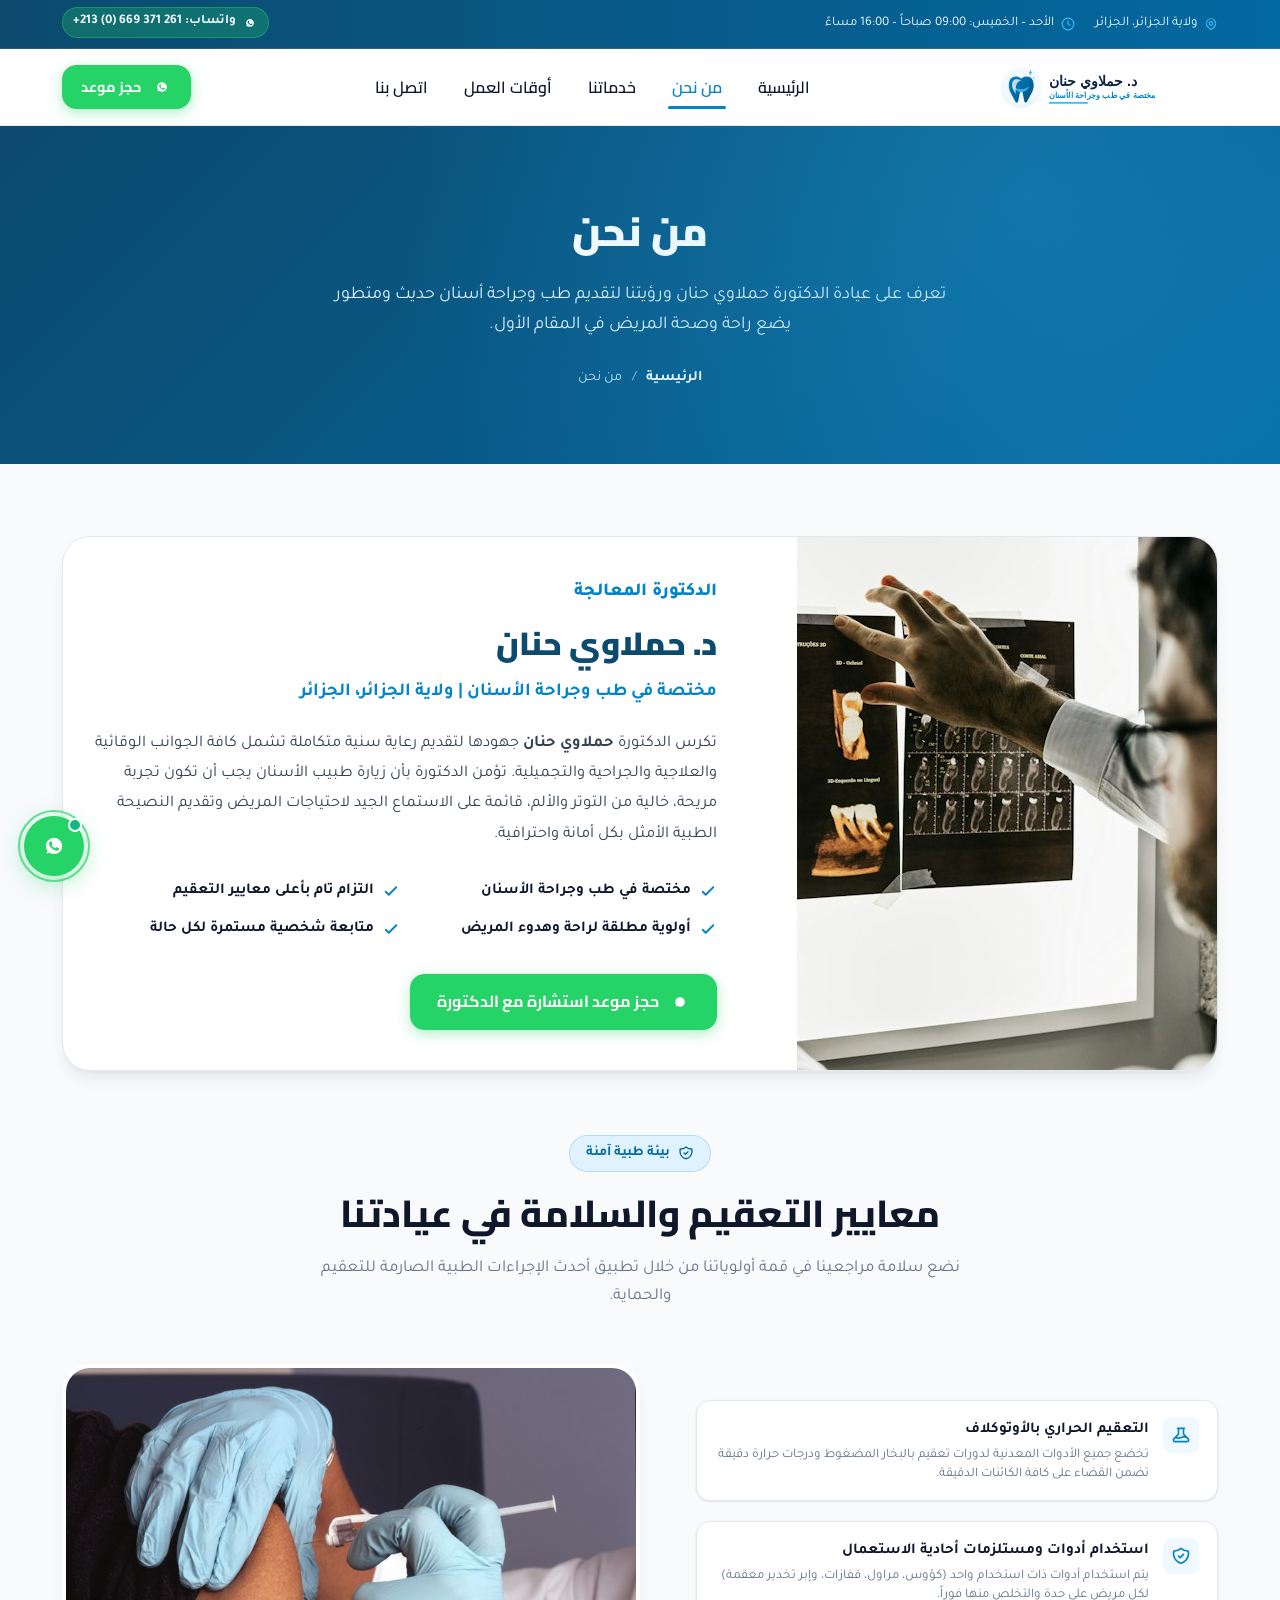
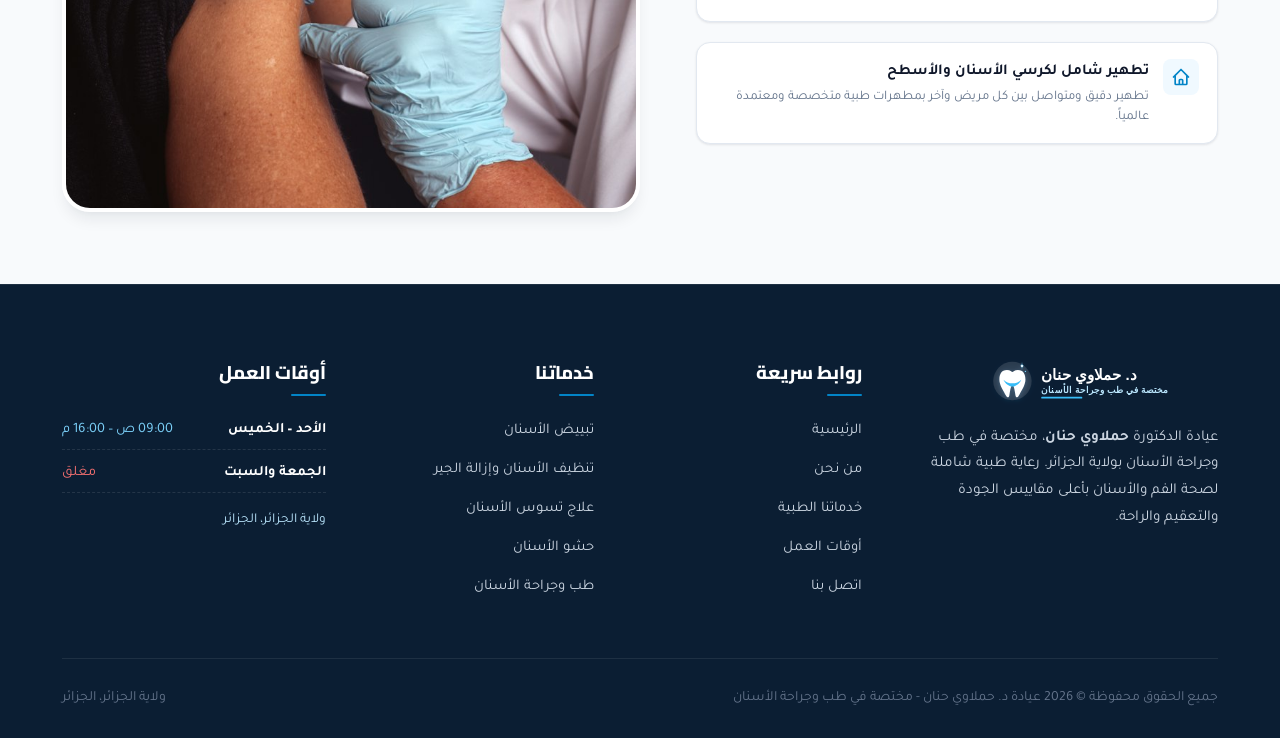
==== about.html @ 00821400 "Add files via upload" ====
<!DOCTYPE html>
<html lang="ar" dir="rtl">
<head>
  <meta charset="UTF-8">
  <meta name="viewport" content="width=device-width, initial-scale=1.0">
  <meta name="description" content="تعرف على الدكتورة حملاوي حنان - مختصة في طب وجراحة الأسنان بولاية الجزائر. رعاية طبية متخصصة ومريحة لصحة الفم والأسنان بأعلى مقاييس الجودة والتعقيم.">
  <title>من نحن | د. حملاوي حنان - مختصة في طب وجراحة الأسنان</title>
  <link rel="icon" type="image/svg+xml" href="assets/images/favicon.svg">
  <link rel="stylesheet" href="assets/css/style.css">
</head>
<body>

  <!-- Topbar -->
  <aside class="topbar" aria-label="شريط معلومات العيادة">
    <div class="container">
      <div class="topbar-info">
        <span class="topbar-item">
          <svg viewBox="0 0 24 24" fill="none" stroke="currentColor" stroke-width="2"><path stroke-linecap="round" stroke-linejoin="round" d="M17.657 16.657L13.414 20.9a1.998 1.998 0 01-2.827 0l-4.244-4.243a8 8 0 1111.314 0z"/><path stroke-linecap="round" stroke-linejoin="round" d="M15 11a3 3 0 11-6 0 3 3 0 016 0z"/></svg>
          ولاية الجزائر، الجزائر
        </span>
        <span class="topbar-item">
          <svg viewBox="0 0 24 24" fill="none" stroke="currentColor" stroke-width="2"><circle cx="12" cy="12" r="10"/><polyline points="12 6 12 12 16 14"/></svg>
          الأحد – الخميس: 09:00 صباحاً – 16:00 مساءً
        </span>
      </div>
      <div>
        <a href="https://wa.me/213669371261?text=%D8%A7%D9%84%D8%B3%D9%84%D8%A7%D9%85%20%D8%B9%D9%84%D9%8A%D9%83%D9%85%20%D8%AF%D9%83%D8%AA%D9%88%D8%B1%D8%A9%20%D8%AD%D9%85%D9%84%D8%A7%D9%88%D9%8A%20%D8%AD%D9%86%D8%A7%D9%86%D8%8C%20%D8%A3%D9%88%D8%AF%20%D8%AD%D8%AC%D8%B2%20%D9%85%D9%88%D8%B9%D8%AF%20%D9%81%D9%8A%20%D8%A7%D9%84%D8%B9%D9%8A%D8%A7%D8%AF%D8%A9%D8%8C%20%D9%85%D9%86%20%D9%81%D8%B6%D9%84%D9%83%D9%85." target="_blank" rel="noopener noreferrer" class="topbar-whatsapp-link">
          <svg viewBox="0 0 24 24" width="16" height="16" fill="currentColor"><path d="M12.031 6.172c-3.181 0-5.767 2.586-5.768 5.766-.001 1.298.38 2.27 1.019 3.287l-.582 2.128 2.182-.573c.978.58 1.911.928 3.145.929 3.178 0 5.767-2.587 5.768-5.766.001-3.187-2.575-5.77-5.764-5.771zm3.392 8.244c-.144.405-.837.774-1.17.824-.299.045-.677.063-1.092-.069-.252-.08-.575-.187-.988-.365-1.739-.751-2.874-2.502-2.961-2.617-.087-.116-.708-.94-.708-1.793s.448-1.273.607-1.446c.159-.173.346-.217.462-.217l.332.006c.106.005.249-.04.39.298.144.347.491 1.2.534 1.287.043.087.072.188.014.304-.058.116-.087.188-.173.289l-.26.304c-.087.086-.177.18-.076.354.101.174.449.741.964 1.201.662.591 1.221.774 1.394.86.173.086.275.071.376-.044.101-.116.433-.506.549-.68.116-.173.231-.145.39-.086s1.011.477 1.184.564.289.13.332.202c.043.073.043.419-.101.824z"/></svg>
          <span>واتساب: 261 371 669 (0) 213+</span>
        </a>
      </div>
    </div>
  </aside>

  <!-- Header -->
  <header class="site-header">
    <div class="container">
      <nav class="navbar" aria-label="التنقل الرئيسي">
        <a href="index.html" class="nav-brand">
          <img src="assets/images/logo.svg" alt="شعار د. حملاوي حنان" class="nav-logo-img">
        </a>
        <div class="nav-menu">
          <a href="index.html" class="nav-link">الرئيسية</a>
          <a href="about.html" class="nav-link active">من نحن</a>
          <a href="services.html" class="nav-link">خدماتنا</a>
          <a href="schedule.html" class="nav-link">أوقات العمل</a>
          <a href="contact.html" class="nav-link">اتصل بنا</a>
        </div>
        <div class="nav-actions">
          <a href="https://wa.me/213669371261?text=%D8%A7%D9%84%D8%B3%D9%84%D8%A7%D9%85%20%D8%B9%D9%84%D9%8A%D9%83%D9%85%20%D8%AF%D9%83%D8%AA%D9%88%D8%B1%D8%A9%20%D8%AD%D9%85%D9%84%D8%A7%D9%88%D9%8A%20%D8%AD%D9%86%D8%A7%D9%86%D8%8C%20%D8%A3%D9%88%D8%AF%20%D8%AD%D8%AC%D8%B2%20%D9%85%D9%88%D8%B9%D8%AF%20%D9%81%D9%8A%20%D8%A7%D9%84%D8%B9%D9%8A%D8%A7%D8%AF%D8%A9%D8%8C%20%D9%85%D9%86%20%D9%81%D8%B6%D9%84%D9%83%D9%85." target="_blank" rel="noopener noreferrer" class="btn btn-whatsapp btn-sm">
            <svg viewBox="0 0 24 24" fill="currentColor"><path d="M12.031 6.172c-3.181 0-5.767 2.586-5.768 5.766-.001 1.298.38 2.27 1.019 3.287l-.582 2.128 2.182-.573c.978.58 1.911.928 3.145.929 3.178 0 5.767-2.587 5.768-5.766.001-3.187-2.575-5.77-5.764-5.771zm3.392 8.244c-.144.405-.837.774-1.17.824-.299.045-.677.063-1.092-.069-.252-.08-.575-.187-.988-.365-1.739-.751-2.874-2.502-2.961-2.617-.087-.116-.708-.94-.708-1.793s.448-1.273.607-1.446c.159-.173.346-.217.462-.217l.332.006c.106.005.249-.04.39.298.144.347.491 1.2.534 1.287.043.087.072.188.014.304-.058.116-.087.188-.173.289l-.26.304c-.087.086-.177.18-.076.354.101.174.449.741.964 1.201.662.591 1.221.774 1.394.86.173.086.275.071.376-.044.101-.116.433-.506.549-.68.116-.173.231-.145.39-.086s1.011.477 1.184.564.289.13.332.202c.043.073.043.419-.101.824z"/></svg>
            <span>حجز موعد</span>
          </a>
          <button class="mobile-nav-toggle" id="mobileNavToggle" aria-label="فتح القائمة الرئيسية" aria-expanded="false">
            <span></span><span></span><span></span>
          </button>
        </div>
      </nav>
    </div>
  </header>

  <!-- Mobile Drawer -->
  <div class="drawer-backdrop" id="drawerBackdrop"></div>
  <aside class="mobile-drawer" id="mobileDrawer">
    <div style="margin-bottom: 1.5rem; text-align: center;">
      <img src="assets/images/logo.svg" alt="شعار د. حملاوي حنان" style="max-height: 48px; margin: 0 auto;">
    </div>
    <div class="drawer-links">
      <a href="index.html" class="drawer-link">الرئيسية</a>
      <a href="about.html" class="drawer-link active">من نحن</a>
      <a href="services.html" class="drawer-link">خدماتنا</a>
      <a href="schedule.html" class="drawer-link">أوقات العمل</a>
      <a href="contact.html" class="drawer-link">اتصل بنا</a>
    </div>
    <div style="margin-top: 1rem;">
      <a href="https://wa.me/213669371261?text=%D8%A7%D9%84%D8%B3%D9%84%D8%A7%D9%85%20%D8%B9%D9%84%D9%8A%D9%83%D9%85%20%D8%AF%D9%83%D8%AA%D9%88%D8%B1%D8%A9%20%D8%AD%D9%85%D9%84%D8%A7%D9%88%D9%8A%20%D8%AD%D9%86%D8%A7%D9%86%D8%8C%20%D8%A3%D9%88%D8%AF%20%D8%AD%D8%AC%D8%B2%20%D9%85%D9%88%D8%B9%D8%AF%20%D9%81%D9%8A%20%D8%A7%D9%84%D8%B9%D9%8A%D8%A7%D8%AF%D8%A9%D8%8C%20%D9%85%D9%86%20%D9%81%D8%B6%D9%84%D9%83%D9%85." target="_blank" rel="noopener noreferrer" class="btn btn-whatsapp" style="width: 100%;">
        <svg viewBox="0 0 24 24" fill="currentColor"><path d="M12.031 6.172c-3.181 0-5.767 2.586-5.768 5.766-.001 1.298.38 2.27 1.019 3.287l-.582 2.128 2.182-.573c.978.58 1.911.928 3.145.929 3.178 0 5.767-2.587 5.768-5.766.001-3.187-2.575-5.77-5.764-5.771z"/></svg>
        <span>حجز موعد عبر واتساب</span>
      </a>
    </div>
  </aside>

  <!-- Page Hero -->
  <section class="page-hero">
    <div class="container">
      <h1 class="page-hero-title">من نحن</h1>
      <p class="page-hero-desc">
        تعرف على عيادة الدكتورة حملاوي حنان ورؤيتنا لتقديم طب وجراحة أسنان حديث ومتطور يضع راحة وصحة المريض في المقام الأول.
      </p>
      <nav class="breadcrumb-nav" aria-label="مسار التنقل">
        <a href="index.html">الرئيسية</a>
        <span class="breadcrumb-separator">/</span>
        <span>من نحن</span>
      </nav>
    </div>
  </section>

  <!-- Main Content -->
  <main class="section">
    <div class="container">
      
      <!-- Doctor Presentation Card -->
      <div class="dentist-profile-card">
        <div class="profile-card-grid">
          <div class="profile-img-wrap">
            <img src="assets/images/dentist-care.jpg" alt="د. حملاوي حنان - مختصة في طب وجراحة الأسنان" class="profile-img">
          </div>
          <div class="profile-info-body">
            <span class="about-dentist-tag">الدكتورة المعالجة</span>
            <h2 class="profile-doctor-name">د. حملاوي حنان</h2>
            <div class="profile-specialty">مختصة في طب وجراحة الأسنان | ولاية الجزائر، الجزائر</div>
            <p class="profile-bio">
              تكرس الدكتورة <strong>حملاوي حنان</strong> جهودها لتقديم رعاية سنية متكاملة تشمل كافة الجوانب الوقائية والعلاجية والجراحية والتجميلية. تؤمن الدكتورة بأن زيارة طبيب الأسنان يجب أن تكون تجربة مريحة، خالية من التوتر والألم، قائمة على الاستماع الجيد لاحتياجات المريض وتقديم النصيحة الطبية الأمثل بكل أمانة واحترافية.
            </p>

            <div class="profile-checklist">
              <div class="profile-check-item">
                <svg viewBox="0 0 24 24" fill="none" stroke="currentColor" stroke-width="2.5"><path stroke-linecap="round" stroke-linejoin="round" d="M5 13l4 4L19 7"/></svg>
                <span>مختصة في طب وجراحة الأسنان</span>
              </div>
              <div class="profile-check-item">
                <svg viewBox="0 0 24 24" fill="none" stroke="currentColor" stroke-width="2.5"><path stroke-linecap="round" stroke-linejoin="round" d="M5 13l4 4L19 7"/></svg>
                <span>التزام تام بأعلى معايير التعقيم</span>
              </div>
              <div class="profile-check-item">
                <svg viewBox="0 0 24 24" fill="none" stroke="currentColor" stroke-width="2.5"><path stroke-linecap="round" stroke-linejoin="round" d="M5 13l4 4L19 7"/></svg>
                <span>أولوية مطلقة لراحة وهدوء المريض</span>
              </div>
              <div class="profile-check-item">
                <svg viewBox="0 0 24 24" fill="none" stroke="currentColor" stroke-width="2.5"><path stroke-linecap="round" stroke-linejoin="round" d="M5 13l4 4L19 7"/></svg>
                <span>متابعة شخصية مستمرة لكل حالة</span>
              </div>
            </div>

            <div>
              <a href="https://wa.me/213669371261?text=%D8%A7%D9%84%D8%B3%D9%84%D8%A7%D9%85%20%D8%B9%D9%84%D9%8A%D9%83%D9%85%20%D8%AF%D9%83%D8%AA%D9%88%D8%B1%D8%A9%20%D8%AD%D9%85%D9%84%D8%A7%D9%88%D9%8A%20%D8%AD%D9%86%D8%A7%D9%86%D8%8C%20%D8%A3%D9%88%D8%AF%20%D8%AD%D8%AC%D8%B2%20%D9%85%D9%88%D8%B9%D8%AF%20%D9%81%D9%8A%20%D8%A7%D9%84%D8%B9%D9%8A%D8%A7%D8%AF%D8%A9%D8%8C%20%D9%85%D9%86%20%D9%81%D8%B6%D9%84%D9%83%D9%85." target="_blank" rel="noopener noreferrer" class="btn btn-whatsapp">
                <svg viewBox="0 0 24 24" fill="currentColor"><path d="M12.031 6.172c-3.181 0-5.767 2.586-5.768 5.766-.001 1.298.38 2.27 1.019 3.287l-.582 2.128 2.182-.573c.978.58 1.911.928 3.145.929 3.178 0 5.767-2.587 5.768-5.766.001-3.187-2.575-5.77-5.764-5.771z"/></svg>
                <span>حجز موعد استشارة مع الدكتورة</span>
              </a>
            </div>
          </div>
        </div>
      </div>

      <!-- Clinic Hygiene & Environment Section -->
      <div style="margin-top: 4rem;">
        <div class="section-header">
          <div class="section-badge">
            <svg viewBox="0 0 24 24" fill="none" stroke="currentColor" stroke-width="2"><path stroke-linecap="round" stroke-linejoin="round" d="M9 12l2 2 4-4m5.618-4.016A11.955 11.955 0 0112 2.944a11.955 11.955 0 01-8.618 3.04A12.02 12.02 0 003 9c0 5.591 3.824 10.29 9 11.622 5.176-1.332 9-6.03 9-11.622 0-1.042-.133-2.052-.382-3.016z"/></svg>
            <span>بيئة طبية آمنة</span>
          </div>
          <h2 class="section-title">معايير التعقيم والسلامة في عيادتنا</h2>
          <p class="section-desc">
            نضع سلامة مراجعينا في قمة أولوياتنا من خلال تطبيق أحدث الإجراءات الطبية الصارمة للتعقيم والحماية.
          </p>
        </div>

        <div class="about-grid" style="align-items: center;">
          <div>
            <div class="about-values-list" style="grid-template-columns: 1fr;">
              <div class="about-value-item">
                <div class="about-value-icon">
                  <svg viewBox="0 0 24 24" fill="none" stroke="currentColor" stroke-width="2"><path stroke-linecap="round" stroke-linejoin="round" d="M19.428 15.428a2 2 0 00-1.022-.547l-2.387-.477a6 6 0 00-3.86.517l-.318.158a6 6 0 01-3.86.517L6.05 15.21a2 2 0 00-1.806.547M8 4h8l-1 1v5.172a2 2 0 00.586 1.414l5 5c1.26 1.26.367 3.414-1.415 3.414H4.828c-1.782 0-2.674-2.154-1.414-3.414l5-5A2 2 0 009 10.172V5L8 4z"/></svg>
                </div>
                <div class="about-value-text">
                  <h5>التعقيم الحراري بالأوتوكلاف</h5>
                  <p>تخضع جميع الأدوات المعدنية لدورات تعقيم بالبخار المضغوط ودرجات حرارة دقيقة تضمن القضاء على كافة الكائنات الدقيقة.</p>
                </div>
              </div>

              <div class="about-value-item">
                <div class="about-value-icon">
                  <svg viewBox="0 0 24 24" fill="none" stroke="currentColor" stroke-width="2"><path stroke-linecap="round" stroke-linejoin="round" d="M9 12l2 2 4-4m5.618-4.016A11.955 11.955 0 0112 2.944a11.955 11.955 0 01-8.618 3.04A12.02 12.02 0 003 9c0 5.591 3.824 10.29 9 11.622 5.176-1.332 9-6.03 9-11.622 0-1.042-.133-2.052-.382-3.016z"/></svg>
                </div>
                <div class="about-value-text">
                  <h5>استخدام أدوات ومستلزمات أحادية الاستعمال</h5>
                  <p>يتم استخدام أدوات ذات استخدام واحد (كؤوس، مراول، قفازات، وإبر تخدير معقمة) لكل مريض على حدة والتخلص منها فوراً.</p>
                </div>
              </div>

              <div class="about-value-item">
                <div class="about-value-icon">
                  <svg viewBox="0 0 24 24" fill="none" stroke="currentColor" stroke-width="2"><path stroke-linecap="round" stroke-linejoin="round" d="M3 12l2-2m0 0l7-7 7 7M5 10v10a1 1 0 001 1h3m10-11l2 2m-2-2v10a1 1 0 01-1 1h-3m-6 0a1 1 0 001-1v-4a1 1 0 011-1h2a1 1 0 011 1v4a1 1 0 001 1m-6 0h6"/></svg>
                </div>
                <div class="about-value-text">
                  <h5>تطهير شامل لكرسي الأسنان والأسطح</h5>
                  <p>تطهير دقيق ومتواصل بين كل مريض وآخر بمطهرات طبية متخصصة ومعتمدة عالمياً.</p>
                </div>
              </div>
            </div>
          </div>

          <div>
            <div class="about-main-img-card">
              <img src="assets/images/sterilization.jpg" alt="أجهزة التعقيم الحديثة في عيادة د. حملاوي حنان">
            </div>
          </div>
        </div>
      </div>

    </div>
  </main>

  <!-- Footer -->
  <footer class="site-footer">
    <div class="container">
      <div class="footer-grid">
        <div class="footer-brand-col">
          <img src="assets/images/logo-white.svg" alt="شعار د. حملاوي حنان" class="footer-logo-img">
          <p>
            عيادة الدكتورة <strong>حملاوي حنان</strong>، مختصة في طب وجراحة الأسنان بولاية الجزائر. رعاية طبية شاملة لصحة الفم والأسنان بأعلى مقاييس الجودة والتعقيم والراحة.
          </p>
        </div>
        <div class="footer-col">
          <h4>روابط سريعة</h4>
          <ul class="footer-links-list">
            <li><a href="index.html">الرئيسية</a></li>
            <li><a href="about.html">من نحن</a></li>
            <li><a href="services.html">خدماتنا الطبية</a></li>
            <li><a href="schedule.html">أوقات العمل</a></li>
            <li><a href="contact.html">اتصل بنا</a></li>
          </ul>
        </div>
        <div class="footer-col">
          <h4>خدماتنا</h4>
          <ul class="footer-links-list">
            <li><a href="services.html">تبييض الأسنان</a></li>
            <li><a href="services.html">تنظيف الأسنان وإزالة الجير</a></li>
            <li><a href="services.html">علاج تسوس الأسنان</a></li>
            <li><a href="services.html">حشو الأسنان</a></li>
            <li><a href="services.html">طب وجراحة الأسنان</a></li>
          </ul>
        </div>
        <div class="footer-col">
          <h4>أوقات العمل</h4>
          <div class="footer-schedule-list">
            <div class="footer-schedule-item"><span>الأحد – الخميس</span><span>09:00 ص – 16:00 م</span></div>
            <div class="footer-schedule-item"><span>الجمعة والسبت</span><span style="color: #f87171;">مغلق</span></div>
          </div>
          <div style="margin-top: 1rem; color: #bae6fd; font-size: 0.85rem;">ولاية الجزائر، الجزائر</div>
        </div>
      </div>
      <div class="footer-bottom">
        <div>جميع الحقوق محفوظة &copy; 2026 عيادة د. حملاوي حنان - مختصة في طب وجراحة الأسنان</div>
        <div>ولاية الجزائر، الجزائر</div>
      </div>
    </div>
  </footer>

  <!-- Floating WhatsApp Widget -->
  <aside class="whatsapp-floating-widget" aria-label="حجز موعد عبر واتساب">
    <a href="https://wa.me/213669371261?text=%D8%A7%D9%84%D8%B3%D9%84%D8%A7%D9%85%20%D8%B9%D9%84%D9%8A%D9%83%D9%85%20%D8%AF%D9%83%D8%AA%D9%88%D8%B1%D8%A9%20%D8%AD%D9%85%D9%84%D8%A7%D9%88%D9%8A%20%D8%AD%D9%86%D8%A7%D9%86%D8%8C%20%D8%A3%D9%88%D8%AF%20%D8%AD%D8%AC%D8%B2%20%D9%85%D9%88%D8%B9%D8%AF%20%D9%81%D9%8A%20%D8%A7%D9%84%D8%B9%D9%8A%D8%A7%D8%AF%D8%A9%D8%8C%20%D9%85%D9%86%20%D9%81%D8%B6%D9%84%D9%83%D9%85." 
       target="_blank" 
       rel="noopener noreferrer" 
       class="whatsapp-float-btn" 
       title="حجز موعد عبر واتساب">
      <svg viewBox="0 0 24 24"><path d="M12.031 6.172c-3.181 0-5.767 2.586-5.768 5.766-.001 1.298.38 2.27 1.019 3.287l-.582 2.128 2.182-.573c.978.58 1.911.928 3.145.929 3.178 0 5.767-2.587 5.768-5.766.001-3.187-2.575-5.77-5.764-5.771zm3.392 8.244c-.144.405-.837.774-1.17.824-.299.045-.677.063-1.092-.069-.252-.08-.575-.187-.988-.365-1.739-.751-2.874-2.502-2.961-2.617-.087-.116-.708-.94-.708-1.793s.448-1.273.607-1.446c.159-.173.346-.217.462-.217l.332.006c.106.005.249-.04.39.298.144.347.491 1.2.534 1.287.043.087.072.188.014.304-.058.116-.087.188-.173.289l-.26.304c-.087.086-.177.18-.076.354.101.174.449.741.964 1.201.662.591 1.221.774 1.394.86.173.086.275.071.376-.044.101-.116.433-.506.549-.68.116-.173.231-.145.39-.086s1.011.477 1.184.564.289.13.332.202c.043.073.043.419-.101.824z"/></svg>
      <span class="whatsapp-badge-status"></span>
    </a>
    <span class="whatsapp-float-tooltip">احجز موعدك الآن عبر واتساب</span>
  </aside>

  <button id="backToTop" class="back-to-top" aria-label="العودة لأعلى الصفحة"><svg viewBox="0 0 24 24" fill="none" stroke="currentColor" stroke-width="2.5"><path stroke-linecap="round" stroke-linejoin="round" d="M5 15l7-7 7 7"/></svg></button>
  <script src="assets/js/main.js"></script>
</body>
</html>
---- assets/css/style.css ----
/* ==========================================================================
   Dental Clinic Website - Dr. Hanane Hamlawi (د. حملاوي حنان)
   Design System & Master Stylesheet (RTL Medical Design)
   ========================================================================== */

/* Google Fonts Import: Tajawal & Cairo */
@import url('https://fonts.googleapis.com/css2?family=Cairo:wght@400;600;700;800;900&family=Tajawal:wght@400;500;700;800;900&display=swap');

:root {
  /* Brand Palette: Cool Medical Blue & Pure White */
  --color-primary: #0284c7;        /* Medical Sky Blue */
  --color-primary-dark: #0369a1;   /* Rich Deep Sky */
  --color-primary-darker: #0c4a6e; /* Deep Navy Medical */
  --color-primary-light: #e0f2fe;  /* Ice Light Blue */
  --color-primary-soft: #f0f9ff;   /* Soft Clinical Ice */
  
  --color-accent-cyan: #06b6d4;    /* Modern Cyan */
  --color-accent-teal: #0d9488;    /* Fresh Teal */
  
  --color-white: #ffffff;
  --color-bg: #f8fafc;             /* Premium clean background */
  --color-surface: #ffffff;
  --color-surface-alt: #f1f5f9;
  
  --color-text-main: #0f172a;      /* Deep Slate for high legibility */
  --color-text-body: #334155;      /* Crisp readable body */
  --color-text-muted: #64748b;     /* Muted metadata */
  --color-border: #e2e8f0;
  --color-border-light: #f1f5f9;
  
  /* WhatsApp Identity */
  --color-whatsapp: #25d366;
  --color-whatsapp-dark: #128c7e;
  --color-whatsapp-glow: rgba(37, 211, 102, 0.35);

  /* Status Colors */
  --color-status-open: #10b981;
  --color-status-closed: #ef4444;

  /* Typography */
  --font-family-base: 'Tajawal', 'Cairo', system-ui, -apple-system, sans-serif;
  --font-family-heading: 'Cairo', 'Tajawal', system-ui, -apple-system, sans-serif;

  /* Elevations & Shadows */
  --shadow-sm: 0 1px 3px rgba(15, 23, 42, 0.06), 0 1px 2px rgba(15, 23, 42, 0.04);
  --shadow-md: 0 4px 6px -1px rgba(15, 23, 42, 0.08), 0 2px 4px -2px rgba(15, 23, 42, 0.06);
  --shadow-lg: 0 10px 15px -3px rgba(15, 23, 42, 0.08), 0 4px 6px -4px rgba(15, 23, 42, 0.04);
  --shadow-xl: 0 20px 25px -5px rgba(15, 23, 42, 0.1), 0 8px 10px -6px rgba(15, 23, 42, 0.05);
  --shadow-glow: 0 8px 24px rgba(2, 132, 199, 0.2);

  /* Transitions & Curves */
  --transition-fast: 0.18s ease;
  --transition-base: 0.28s cubic-bezier(0.4, 0, 0.2, 1);
  --transition-slow: 0.45s cubic-bezier(0.16, 1, 0.3, 1);
  --radius-sm: 8px;
  --radius-md: 14px;
  --radius-lg: 20px;
  --radius-xl: 28px;
  --radius-full: 9999px;
}

/* ==========================================================================
   CSS Reset & Base Rules (Mobile-First & Strict RTL)
   ========================================================================== */
*, *::before, *::after {
  box-sizing: border-box;
  margin: 0;
  padding: 0;
}

html {
  font-size: 16px;
  scroll-behavior: smooth;
  direction: rtl;
  text-align: right;
  -webkit-text-size-adjust: 100%;
  overflow-x: hidden;
  max-width: 100vw;
}

body {
  font-family: var(--font-family-base);
  background-color: var(--color-bg);
  color: var(--color-text-body);
  line-height: 1.7;
  overflow-x: hidden;
  max-width: 100vw;
  width: 100%;
  min-height: 100vh;
  position: relative;
  -webkit-font-smoothing: antialiased;
  -moz-osx-font-smoothing: grayscale;
}

img, svg {
  display: block;
  max-width: 100%;
  height: auto;
}

a {
  color: var(--color-primary);
  text-decoration: none;
  transition: color var(--transition-fast);
}

a:hover {
  color: var(--color-primary-dark);
}

button, input, select, textarea {
  font-family: inherit;
  font-size: inherit;
  line-height: inherit;
}

ul, ol {
  list-style: none;
}

/* Container */
.container {
  width: 100%;
  padding-right: 1.25rem;
  padding-left: 1.25rem;
  margin-right: auto;
  margin-left: auto;
  max-width: 1220px;
}

@media (min-width: 640px) {
  .container {
    padding-right: 2rem;
    padding-left: 2rem;
  }
}

/* Section Spacing */
.section {
  padding-top: 4.5rem;
  padding-bottom: 4.5rem;
  position: relative;
}

@media (max-width: 768px) {
  .section {
    padding-top: 3.25rem;
    padding-bottom: 3.25rem;
  }
}

/* Section Titles */
.section-header {
  text-align: center;
  max-width: 680px;
  margin: 0 auto 3.25rem auto;
}

.section-badge {
  display: inline-flex;
  align-items: center;
  gap: 0.5rem;
  padding: 0.35rem 1rem;
  background-color: var(--color-primary-light);
  color: var(--color-primary-dark);
  font-size: 0.875rem;
  font-weight: 700;
  border-radius: var(--radius-full);
  margin-bottom: 1rem;
  border: 1px solid rgba(2, 132, 199, 0.2);
}

.section-badge svg {
  width: 16px;
  height: 16px;
}

.section-title {
  font-family: var(--font-family-heading);
  font-size: 2rem;
  font-weight: 800;
  color: var(--color-text-main);
  line-height: 1.35;
  margin-bottom: 1rem;
}

@media (min-width: 768px) {
  .section-title {
    font-size: 2.35rem;
  }
}

.section-desc {
  font-size: 1.05rem;
  color: var(--color-text-muted);
  line-height: 1.7;
}

/* ==========================================================================
   Header & Navigation
   ========================================================================== */
.site-header {
  position: sticky;
  top: 0;
  z-index: 900;
  background-color: rgba(255, 255, 255, 0.95);
  backdrop-filter: blur(12px);
  -webkit-backdrop-filter: blur(12px);
  border-bottom: 1px solid rgba(226, 232, 240, 0.85);
  transition: all var(--transition-base);
}

.site-header.scrolled {
  box-shadow: var(--shadow-md);
  background-color: rgba(255, 255, 255, 0.98);
}

/* Top Announcement / Info Bar */
.topbar {
  background: linear-gradient(90deg, #0c4a6e 0%, #0369a1 100%);
  color: #f0f9ff;
  font-size: 0.825rem;
  padding: 0.45rem 0;
  border-bottom: 1px solid rgba(255, 255, 255, 0.1);
  overflow: hidden;
}

.topbar .container {
  display: flex;
  justify-content: space-between;
  align-items: center;
  flex-wrap: wrap;
  gap: 0.5rem;
}

@media (max-width: 640px) {
  .topbar .container {
    justify-content: center;
    text-align: center;
  }
  .topbar-info {
    justify-content: center;
    gap: 0.75rem;
  }
}

.topbar-info {
  display: flex;
  align-items: center;
  gap: 1.25rem;
  flex-wrap: wrap;
}

.topbar-item {
  display: inline-flex;
  align-items: center;
  gap: 0.4rem;
}

.topbar-item svg {
  width: 14px;
  height: 14px;
  color: #38bdf8;
}

.topbar-whatsapp-link {
  color: #f0f9ff;
  font-weight: 700;
  display: inline-flex;
  align-items: center;
  gap: 0.35rem;
  background: rgba(37, 211, 102, 0.25);
  padding: 0.2rem 0.65rem;
  border-radius: var(--radius-full);
  border: 1px solid rgba(37, 211, 102, 0.4);
  transition: background var(--transition-fast);
}

.topbar-whatsapp-link:hover {
  background: rgba(37, 211, 102, 0.4);
  color: #ffffff;
}

/* Main Navigation Bar */
.navbar {
  display: flex;
  justify-content: space-between;
  align-items: center;
  height: 76px;
  gap: 0.75rem;
}

.nav-brand {
  display: flex;
  align-items: center;
  text-decoration: none;
  gap: 0.65rem;
  flex-shrink: 1;
  min-width: 0;
}

.nav-logo-img {
  height: 46px;
  width: auto;
  max-width: 250px;
  object-fit: contain;
}

@media (max-width: 480px) {
  .nav-logo-img {
    height: 38px;
    max-width: 170px;
  }
}

@media (max-width: 340px) {
  .nav-logo-img {
    height: 34px;
    max-width: 140px;
  }
}

.nav-menu {
  display: none;
  align-items: center;
  gap: 1.75rem;
}

@media (min-width: 992px) {
  .nav-menu {
    display: flex;
  }
}

.nav-link {
  font-family: var(--font-family-heading);
  font-weight: 600;
  font-size: 1rem;
  color: var(--color-text-main);
  position: relative;
  padding: 0.5rem 0.25rem;
  transition: color var(--transition-fast);
}

.nav-link::after {
  content: '';
  position: absolute;
  bottom: 0;
  right: 0;
  width: 0;
  height: 2.5px;
  background-color: var(--color-primary);
  border-radius: var(--radius-full);
  transition: width var(--transition-base);
}

.nav-link:hover,
.nav-link.active {
  color: var(--color-primary);
}

.nav-link:hover::after,
.nav-link.active::after {
  width: 100%;
}

.nav-actions {
  display: flex;
  align-items: center;
  gap: 0.65rem;
  flex-shrink: 0;
}

@media (max-width: 768px) {
  .nav-actions .btn-whatsapp span {
    display: none;
  }
  .nav-actions .btn-whatsapp {
    padding: 0;
    width: 42px;
    height: 42px;
    min-height: 42px;
    border-radius: 50%;
  }
}

/* Mobile Toggle Hamburger */
.mobile-nav-toggle {
  display: flex;
  flex-direction: column;
  justify-content: center;
  align-items: center;
  width: 42px;
  height: 42px;
  background: var(--color-primary-soft);
  border: 1px solid var(--color-border);
  border-radius: var(--radius-sm);
  cursor: pointer;
  padding: 0;
  transition: background var(--transition-fast);
  z-index: 1001;
  flex-shrink: 0;
}

@media (min-width: 992px) {
  .mobile-nav-toggle {
    display: none;
  }
}

.mobile-nav-toggle span {
  display: block;
  width: 20px;
  height: 2.5px;
  background-color: var(--color-primary-darker);
  border-radius: 2px;
  transition: all var(--transition-base);
  margin: 2.5px 0;
}

.mobile-nav-toggle.open span:nth-child(1) {
  transform: translateY(7.5px) rotate(45deg);
}

.mobile-nav-toggle.open span:nth-child(2) {
  opacity: 0;
}

.mobile-nav-toggle.open span:nth-child(3) {
  transform: translateY(-7.5px) rotate(-45deg);
}

/* Mobile Navigation Drawer (RTL Safe) */
.mobile-drawer {
  position: fixed;
  top: 0;
  right: 0;
  width: 85%;
  max-width: 320px;
  height: 100vh;
  background-color: var(--color-white);
  box-shadow: -8px 0 24px rgba(15, 23, 42, 0.15);
  z-index: 1000;
  transform: translateX(105%);
  visibility: hidden;
  pointer-events: none;
  transition: transform var(--transition-slow), visibility var(--transition-slow);
  display: flex;
  flex-direction: column;
  padding: 5.5rem 1.5rem 2rem 1.5rem;
  overflow-y: auto;
}

.mobile-drawer.open {
  transform: translateX(0);
  visibility: visible;
  pointer-events: auto;
}

.drawer-backdrop {
  position: fixed;
  inset: 0;
  background: rgba(15, 23, 42, 0.45);
  backdrop-filter: blur(3px);
  z-index: 999;
  opacity: 0;
  visibility: hidden;
  transition: opacity var(--transition-base), visibility var(--transition-base);
}

.drawer-backdrop.open {
  opacity: 1;
  visibility: visible;
}

.drawer-links {
  display: flex;
  flex-direction: column;
  gap: 0.5rem;
  margin-bottom: 2rem;
}

.drawer-link {
  font-family: var(--font-family-heading);
  font-size: 1.15rem;
  font-weight: 700;
  color: var(--color-text-main);
  padding: 0.85rem 1rem;
  border-radius: var(--radius-md);
  transition: background var(--transition-fast), color var(--transition-fast);
  display: flex;
  align-items: center;
  justify-content: space-between;
}

.drawer-link:hover,
.drawer-link.active {
  background-color: var(--color-primary-soft);
  color: var(--color-primary);
}

.drawer-footer {
  margin-top: auto;
  padding-top: 1.5rem;
  border-top: 1px solid var(--color-border);
}

.drawer-info-item {
  display: flex;
  align-items: center;
  gap: 0.65rem;
  font-size: 0.9rem;
  color: var(--color-text-muted);
  margin-bottom: 0.75rem;
}

.drawer-info-item svg {
  width: 18px;
  height: 18px;
  color: var(--color-primary);
  flex-shrink: 0;
}

/* ==========================================================================
   Buttons & CTAs
   ========================================================================== */
.btn {
  display: inline-flex;
  align-items: center;
  justify-content: center;
  gap: 0.65rem;
  padding: 0.85rem 1.65rem;
  font-family: var(--font-family-heading);
  font-size: 1rem;
  font-weight: 700;
  border-radius: var(--radius-md);
  border: 1px solid transparent;
  cursor: pointer;
  transition: all var(--transition-base);
  text-decoration: none;
  min-height: 48px;
  white-space: nowrap;
}

.btn svg {
  width: 20px;
  height: 20px;
  flex-shrink: 0;
}

/* WhatsApp Primary Button */
.btn-whatsapp {
  background-color: var(--color-whatsapp);
  color: var(--color-white);
  border-color: var(--color-whatsapp);
  box-shadow: 0 4px 14px var(--color-whatsapp-glow);
}

.btn-whatsapp:hover {
  background-color: #1eb956;
  color: var(--color-white);
  transform: translateY(-2px);
  box-shadow: 0 6px 20px rgba(37, 211, 102, 0.45);
}

.btn-primary {
  background-color: var(--color-primary);
  color: var(--color-white);
  border-color: var(--color-primary);
  box-shadow: var(--shadow-glow);
}

.btn-primary:hover {
  background-color: var(--color-primary-dark);
  color: var(--color-white);
  transform: translateY(-2px);
  box-shadow: 0 10px 22px rgba(2, 132, 199, 0.35);
}

.btn-secondary {
  background-color: var(--color-white);
  color: var(--color-primary-darker);
  border-color: var(--color-border);
  box-shadow: var(--shadow-sm);
}

.btn-secondary:hover {
  background-color: var(--color-primary-soft);
  border-color: var(--color-primary-light);
  color: var(--color-primary);
  transform: translateY(-2px);
}

.btn-outline-white {
  background-color: transparent;
  color: var(--color-white);
  border-color: rgba(255, 255, 255, 0.4);
}

.btn-outline-white:hover {
  background-color: rgba(255, 255, 255, 0.15);
  border-color: var(--color-white);
  color: var(--color-white);
}

.btn-sm {
  padding: 0.55rem 1.15rem;
  font-size: 0.9rem;
  min-height: 40px;
}

.btn-lg {
  padding: 1.05rem 2.2rem;
  font-size: 1.125rem;
}

/* ==========================================================================
   Hero Section
   ========================================================================== */
.hero-section {
  position: relative;
  background: radial-gradient(circle at top right, #e0f2fe 0%, #f0f9ff 40%, #f8fafc 100%);
  padding-top: 3.5rem;
  padding-bottom: 4.5rem;
  overflow: hidden;
  border-bottom: 1px solid var(--color-border);
}

.hero-section::before {
  content: '';
  position: absolute;
  top: -120px;
  left: -120px;
  width: 420px;
  height: 420px;
  background: radial-gradient(circle, rgba(14, 165, 233, 0.12) 0%, transparent 70%);
  border-radius: 50%;
  pointer-events: none;
}

.hero-grid {
  display: grid;
  grid-template-columns: 1fr;
  gap: 3rem;
  align-items: center;
}

@media (min-width: 992px) {
  .hero-grid {
    grid-template-columns: 1.15fr 0.85fr;
    gap: 4rem;
  }
}

.hero-content {
  text-align: right;
}

.hero-badge {
  display: inline-flex;
  align-items: center;
  gap: 0.65rem;
  padding: 0.45rem 1.15rem;
  background-color: var(--color-white);
  color: var(--color-primary-dark);
  font-size: 0.9rem;
  font-weight: 700;
  border-radius: var(--radius-full);
  box-shadow: var(--shadow-sm);
  border: 1px solid var(--color-primary-light);
  margin-bottom: 1.25rem;
}

.hero-badge .pulse-dot {
  width: 10px;
  height: 10px;
  background-color: var(--color-primary);
  border-radius: 50%;
  position: relative;
}

.hero-badge .pulse-dot::after {
  content: '';
  position: absolute;
  inset: -3px;
  border-radius: 50%;
  background-color: var(--color-primary);
  opacity: 0.4;
  animation: pulse 1.8s infinite;
}

@keyframes pulse {
  0% { transform: scale(1); opacity: 0.5; }
  50% { transform: scale(1.8); opacity: 0; }
  100% { transform: scale(1); opacity: 0; }
}

.hero-title {
  font-family: var(--font-family-heading);
  font-size: 2.35rem;
  font-weight: 900;
  color: var(--color-primary-darker);
  line-height: 1.25;
  margin-bottom: 1.25rem;
}

@media (min-width: 768px) {
  .hero-title {
    font-size: 3.15rem;
  }
}

.hero-title span {
  color: var(--color-primary);
  display: inline-block;
  position: relative;
}

.hero-subtitle {
  font-size: 1.15rem;
  color: var(--color-text-body);
  line-height: 1.8;
  margin-bottom: 2rem;
  max-width: 580px;
}

/* Hero Actions & Mobile Optimization */
.hero-actions {
  display: flex;
  align-items: center;
  gap: 1rem;
  flex-wrap: wrap;
  margin-bottom: 2.5rem;
}

@media (max-width: 576px) {
  .hero-actions {
    flex-direction: column;
    width: 100%;
    align-items: stretch;
  }
  .hero-actions .btn {
    width: 100%;
    text-align: center;
    justify-content: center;
  }
}

/* Trust Badges in Hero */
.hero-trust-row {
  display: flex;
  align-items: center;
  gap: 1.5rem;
  flex-wrap: wrap;
  padding-top: 1.5rem;
  border-top: 1px solid rgba(226, 232, 240, 0.8);
}

@media (max-width: 480px) {
  .hero-trust-row {
    flex-direction: column;
    align-items: flex-start;
    gap: 1rem;
  }
}

.hero-trust-item {
  display: flex;
  align-items: center;
  gap: 0.65rem;
}

.hero-trust-icon {
  width: 36px;
  height: 36px;
  border-radius: var(--radius-sm);
  background-color: var(--color-white);
  border: 1px solid var(--color-primary-light);
  display: flex;
  align-items: center;
  justify-content: center;
  color: var(--color-primary);
  box-shadow: var(--shadow-sm);
  flex-shrink: 0;
}

.hero-trust-icon svg {
  width: 18px;
  height: 18px;
}

.hero-trust-text {
  font-size: 0.875rem;
  font-weight: 700;
  color: var(--color-text-main);
  line-height: 1.3;
}

/* Hero Visual / Card Frame */
.hero-visual {
  position: relative;
  max-width: 100%;
}

.hero-image-wrapper {
  position: relative;
  border-radius: var(--radius-xl);
  overflow: hidden;
  box-shadow: var(--shadow-xl);
  border: 4px solid var(--color-white);
}

.hero-image {
  width: 100%;
  height: 420px;
  object-fit: cover;
  transition: transform var(--transition-slow);
}

@media (max-width: 576px) {
  .hero-image {
    height: 320px;
  }
}

.hero-image-wrapper:hover .hero-image {
  transform: scale(1.02);
}

/* Floating Badges on Hero Image */
.hero-float-badge {
  position: absolute;
  background: rgba(255, 255, 255, 0.95);
  backdrop-filter: blur(8px);
  padding: 0.85rem 1.25rem;
  border-radius: var(--radius-md);
  box-shadow: var(--shadow-lg);
  border: 1px solid rgba(255, 255, 255, 0.8);
  display: flex;
  align-items: center;
  gap: 0.75rem;
  z-index: 2;
  max-width: calc(100% - 2rem);
}

.hero-float-badge.badge-top {
  top: 1.5rem;
  right: -1rem;
}

.hero-float-badge.badge-bottom {
  bottom: 1.5rem;
  left: -1rem;
}

@media (max-width: 768px) {
  .hero-float-badge.badge-top {
    right: 0.75rem;
    top: 0.75rem;
  }
  .hero-float-badge.badge-bottom {
    left: 0.75rem;
    bottom: 0.75rem;
  }
}

@media (max-width: 480px) {
  .hero-title {
    font-size: 1.85rem;
  }
  .hero-subtitle {
    font-size: 1rem;
  }
}

@media (max-width: 340px) {
  .hero-title {
    font-size: 1.6rem;
  }
}

.hero-badge-icon {
  width: 42px;
  height: 42px;
  border-radius: 50%;
  background: var(--color-primary-soft);
  color: var(--color-primary);
  display: flex;
  align-items: center;
  justify-content: center;
}

.hero-badge-icon svg {
  width: 22px;
  height: 22px;
}

.hero-badge-info h4 {
  font-size: 0.95rem;
  font-weight: 800;
  color: var(--color-text-main);
  margin-bottom: 0.15rem;
}

.hero-badge-info p {
  font-size: 0.8rem;
  color: var(--color-text-muted);
}

/* ==========================================================================
   Live Status Banner
   ========================================================================== */
.live-status-bar {
  background-color: var(--color-white);
  border-bottom: 1px solid var(--color-border);
  padding: 0.85rem 0;
  box-shadow: var(--shadow-sm);
}

.live-status-container {
  display: flex;
  align-items: center;
  justify-content: space-between;
  flex-wrap: wrap;
  gap: 1rem;
}

.live-status-badge {
  display: inline-flex;
  align-items: center;
  gap: 0.65rem;
  font-weight: 700;
  font-size: 0.95rem;
  padding: 0.35rem 0.9rem;
  border-radius: var(--radius-full);
}

.live-status-badge.open {
  background-color: #ecfdf5;
  color: #065f46;
  border: 1px solid #a7f3d0;
}

.live-status-badge.closed {
  background-color: #fff1f2;
  color: #9f1239;
  border: 1px solid #fecdd3;
}

.status-dot {
  width: 10px;
  height: 10px;
  border-radius: 50%;
}

.live-status-badge.open .status-dot {
  background-color: var(--color-status-open);
}

.live-status-badge.closed .status-dot {
  background-color: var(--color-status-closed);
}

.live-status-notice {
  font-size: 0.9rem;
  color: var(--color-text-body);
  display: flex;
  align-items: center;
  gap: 0.5rem;
}

/* ==========================================================================
   About Us (من نحن) Section
   ========================================================================== */
.about-grid {
  display: grid;
  grid-template-columns: 1fr;
  gap: 3.5rem;
  align-items: center;
}

@media (min-width: 992px) {
  .about-grid {
    grid-template-columns: 0.95fr 1.05fr;
  }
}

.about-image-side {
  position: relative;
}

.about-main-img-card {
  position: relative;
  border-radius: var(--radius-xl);
  overflow: hidden;
  box-shadow: var(--shadow-lg);
  border: 4px solid var(--color-white);
}

.about-main-img-card img {
  width: 100%;
  height: 440px;
  object-fit: cover;
}

.about-sub-card {
  position: absolute;
  bottom: -2rem;
  right: -1.5rem;
  background: var(--color-white);
  padding: 1.25rem 1.5rem;
  border-radius: var(--radius-lg);
  box-shadow: var(--shadow-xl);
  border: 1px solid var(--color-border);
  max-width: 280px;
}

@media (max-width: 768px) {
  .about-sub-card {
    position: static;
    margin-top: 1.25rem;
    max-width: 100%;
  }
}

.about-sub-card h4 {
  font-size: 1rem;
  font-weight: 800;
  color: var(--color-primary-darker);
  margin-bottom: 0.35rem;
  display: flex;
  align-items: center;
  gap: 0.5rem;
}

.about-sub-card h4 svg {
  width: 20px;
  height: 20px;
  color: var(--color-primary);
}

.about-sub-card p {
  font-size: 0.85rem;
  color: var(--color-text-muted);
  line-height: 1.5;
}

.about-content-side {
  text-align: right;
}

.about-dentist-tag {
  display: inline-block;
  color: var(--color-primary);
  font-weight: 800;
  font-size: 1.15rem;
  margin-bottom: 0.5rem;
}

.about-heading {
  font-family: var(--font-family-heading);
  font-size: 2.15rem;
  font-weight: 800;
  color: var(--color-text-main);
  line-height: 1.35;
  margin-bottom: 1.25rem;
}

.about-lead-text {
  font-size: 1.075rem;
  color: var(--color-text-body);
  line-height: 1.85;
  margin-bottom: 1.5rem;
}

.about-values-list {
  display: grid;
  grid-template-columns: 1fr;
  gap: 1.25rem;
  margin-bottom: 2rem;
}

@media (min-width: 576px) {
  .about-values-list {
    grid-template-columns: 1fr 1fr;
  }
}

.about-value-item {
  display: flex;
  align-items: flex-start;
  gap: 0.85rem;
  background-color: var(--color-white);
  padding: 1rem 1.15rem;
  border-radius: var(--radius-md);
  border: 1px solid var(--color-border);
  box-shadow: var(--shadow-sm);
  transition: transform var(--transition-fast), border-color var(--transition-fast);
}

.about-value-item:hover {
  transform: translateY(-2px);
  border-color: var(--color-primary-light);
}

.about-value-icon {
  width: 36px;
  height: 36px;
  border-radius: var(--radius-sm);
  background: var(--color-primary-soft);
  color: var(--color-primary);
  display: flex;
  align-items: center;
  justify-content: center;
  flex-shrink: 0;
}

.about-value-icon svg {
  width: 20px;
  height: 20px;
}

.about-value-text h5 {
  font-size: 0.95rem;
  font-weight: 700;
  color: var(--color-text-main);
  margin-bottom: 0.2rem;
}

.about-value-text p {
  font-size: 0.825rem;
  color: var(--color-text-muted);
  line-height: 1.45;
}

/* ==========================================================================
   Services (خدماتنا) Section - 7 Cards
   ========================================================================== */
.services-section {
  background-color: var(--color-primary-soft);
  border-top: 1px solid var(--color-border);
  border-bottom: 1px solid var(--color-border);
}

.services-grid {
  display: grid;
  grid-template-columns: 1fr;
  gap: 1.75rem;
}

@media (min-width: 640px) {
  .services-grid {
    grid-template-columns: repeat(2, 1fr);
  }
}

@media (min-width: 1024px) {
  .services-grid {
    grid-template-columns: repeat(3, 1fr);
  }
}

/* 7th card wide layout or full balance */
@media (min-width: 1024px) {
  .service-card:nth-child(7) {
    grid-column: span 3;
    display: grid;
    grid-template-columns: 360px 1fr;
    gap: 2rem;
  }
  .service-card:nth-child(7) .service-card-img {
    height: 100%;
    min-height: 260px;
  }
  .service-card:nth-child(7) .service-card-body {
    display: flex;
    flex-direction: column;
    justify-content: center;
  }
}

.service-card {
  background: var(--color-white);
  border-radius: var(--radius-lg);
  overflow: hidden;
  box-shadow: var(--shadow-md);
  border: 1px solid var(--color-border);
  display: flex;
  flex-direction: column;
  transition: transform var(--transition-base), box-shadow var(--transition-base), border-color var(--transition-base);
}

.service-card:hover {
  transform: translateY(-6px);
  box-shadow: var(--shadow-xl);
  border-color: var(--color-primary-light);
}

.service-card-img-wrap {
  position: relative;
  overflow: hidden;
  height: 200px;
}

.service-card-img {
  width: 100%;
  height: 100%;
  object-fit: cover;
  transition: transform var(--transition-slow);
}

.service-card:hover .service-card-img {
  transform: scale(1.06);
}

.service-badge-num {
  position: absolute;
  top: 1rem;
  right: 1rem;
  width: 34px;
  height: 34px;
  border-radius: 50%;
  background: rgba(15, 23, 42, 0.7);
  backdrop-filter: blur(4px);
  color: var(--color-white);
  font-weight: 800;
  font-size: 0.9rem;
  display: flex;
  align-items: center;
  justify-content: center;
}

.service-icon-floating {
  position: absolute;
  bottom: -22px;
  left: 1.5rem;
  width: 48px;
  height: 48px;
  border-radius: var(--radius-md);
  background: var(--color-white);
  border: 2px solid var(--color-primary-light);
  box-shadow: var(--shadow-md);
  display: flex;
  align-items: center;
  justify-content: center;
  padding: 8px;
}

.service-icon-floating img,
.service-icon-floating svg {
  width: 100%;
  height: 100%;
}

.service-card-body {
  padding: 2rem 1.5rem 1.5rem 1.5rem;
  display: flex;
  flex-direction: column;
  flex-grow: 1;
}

.service-card-title {
  font-family: var(--font-family-heading);
  font-size: 1.3rem;
  font-weight: 800;
  color: var(--color-text-main);
  margin-bottom: 0.75rem;
  line-height: 1.4;
}

.service-card-desc {
  font-size: 0.925rem;
  color: var(--color-text-muted);
  line-height: 1.7;
  margin-bottom: 1.5rem;
  flex-grow: 1;
}

.service-card-footer {
  margin-top: auto;
  padding-top: 1rem;
  border-top: 1px solid var(--color-border-light);
}

.service-btn-book {
  width: 100%;
  display: inline-flex;
  align-items: center;
  justify-content: center;
  gap: 0.5rem;
  padding: 0.75rem 1rem;
  background-color: var(--color-primary-soft);
  color: var(--color-primary-dark);
  font-size: 0.925rem;
  font-weight: 700;
  border-radius: var(--radius-md);
  border: 1px solid var(--color-primary-light);
  transition: all var(--transition-fast);
}

.service-btn-book:hover {
  background-color: var(--color-whatsapp);
  color: var(--color-white);
  border-color: var(--color-whatsapp);
}

.service-btn-book svg {
  width: 18px;
  height: 18px;
}

/* ==========================================================================
   Why Choose Us (لماذا عيادتنا) Section
   ========================================================================== */
.features-grid {
  display: grid;
  grid-template-columns: 1fr;
  gap: 1.75rem;
}

@media (min-width: 640px) {
  .features-grid {
    grid-template-columns: repeat(2, 1fr);
  }
}

@media (min-width: 1024px) {
  .features-grid {
    grid-template-columns: repeat(4, 1fr);
  }
}

.feature-box {
  background: var(--color-white);
  padding: 2rem 1.5rem;
  border-radius: var(--radius-lg);
  border: 1px solid var(--color-border);
  box-shadow: var(--shadow-sm);
  text-align: right;
  transition: all var(--transition-base);
  position: relative;
  overflow: hidden;
}

.feature-box::after {
  content: '';
  position: absolute;
  bottom: 0;
  right: 0;
  width: 0;
  height: 3.5px;
  background: var(--color-primary);
  transition: width var(--transition-base);
}

.feature-box:hover {
  transform: translateY(-5px);
  box-shadow: var(--shadow-lg);
  border-color: var(--color-primary-light);
}

.feature-box:hover::after {
  width: 100%;
}

.feature-icon-wrap {
  width: 54px;
  height: 54px;
  border-radius: var(--radius-md);
  background: var(--color-primary-light);
  color: var(--color-primary-dark);
  display: flex;
  align-items: center;
  justify-content: center;
  margin-bottom: 1.25rem;
}

.feature-icon-wrap svg {
  width: 28px;
  height: 28px;
}

.feature-box h4 {
  font-family: var(--font-family-heading);
  font-size: 1.15rem;
  font-weight: 800;
  color: var(--color-text-main);
  margin-bottom: 0.65rem;
}

.feature-box p {
  font-size: 0.9rem;
  color: var(--color-text-muted);
  line-height: 1.65;
}

/* ==========================================================================
   Working Hours (أوقات العمل) Section
   ========================================================================== */
.schedule-section {
  background: linear-gradient(180deg, #f8fafc 0%, #e0f2fe 100%);
}

.schedule-grid {
  display: grid;
  grid-template-columns: 1fr;
  gap: 2.5rem;
  align-items: center;
}

@media (min-width: 992px) {
  .schedule-grid {
    grid-template-columns: 1.05fr 0.95fr;
  }
}

.schedule-card {
  background: var(--color-white);
  border-radius: var(--radius-xl);
  box-shadow: var(--shadow-xl);
  border: 1px solid var(--color-border);
  padding: 2rem 2.25rem;
}

@media (max-width: 576px) {
  .schedule-card {
    padding: 1.5rem 1.25rem;
  }
}

.schedule-card-header {
  display: flex;
  justify-content: space-between;
  align-items: center;
  border-bottom: 2px solid var(--color-border-light);
  padding-bottom: 1.25rem;
  margin-bottom: 1.5rem;
}

.schedule-card-title {
  font-family: var(--font-family-heading);
  font-size: 1.35rem;
  font-weight: 800;
  color: var(--color-primary-darker);
}

.schedule-table {
  width: 100%;
  border-collapse: separate;
  border-spacing: 0 0.65rem;
}

.schedule-row {
  background: var(--color-bg);
  border-radius: var(--radius-md);
  transition: all var(--transition-fast);
}

.schedule-row:hover {
  background: var(--color-primary-soft);
}

.schedule-row.today {
  background: #f0fdf4;
  border: 1.5px solid #86efac;
}

.schedule-row td {
  padding: 0.9rem 1.15rem;
  font-size: 0.975rem;
}

.schedule-row td:first-child {
  border-top-right-radius: var(--radius-md);
  border-bottom-right-radius: var(--radius-md);
  font-weight: 700;
  color: var(--color-text-main);
  display: flex;
  align-items: center;
  gap: 0.65rem;
}

.schedule-row td:last-child {
  border-top-left-radius: var(--radius-md);
  border-bottom-left-radius: var(--radius-md);
  text-align: left;
  font-weight: 600;
  color: var(--color-primary-dark);
}

.schedule-row.closed td:last-child {
  color: #dc2626;
  font-weight: 700;
}

.today-pill {
  display: inline-block;
  font-size: 0.725rem;
  padding: 0.15rem 0.5rem;
  background: #15803d;
  color: #ffffff;
  border-radius: var(--radius-full);
  font-weight: 700;
}

.schedule-side-info {
  text-align: right;
}

.schedule-banner-box {
  background: linear-gradient(135deg, #0c4a6e 0%, #0369a1 100%);
  color: var(--color-white);
  border-radius: var(--radius-xl);
  padding: 2.25rem 2rem;
  box-shadow: var(--shadow-xl);
}

.schedule-banner-box h3 {
  font-family: var(--font-family-heading);
  font-size: 1.6rem;
  font-weight: 800;
  margin-bottom: 1rem;
}

.schedule-banner-box p {
  color: #e0f2fe;
  line-height: 1.75;
  margin-bottom: 1.75rem;
  font-size: 1rem;
}

.schedule-points {
  margin-bottom: 2rem;
  display: flex;
  flex-direction: column;
  gap: 0.75rem;
}

.schedule-point-item {
  display: flex;
  align-items: center;
  gap: 0.65rem;
  font-size: 0.95rem;
  color: #f0f9ff;
}

.schedule-point-item svg {
  width: 18px;
  height: 18px;
  color: #38bdf8;
  flex-shrink: 0;
}

/* ==========================================================================
   Contact & Appointment Booking Form (اتصل بنا)
   ========================================================================== */
.contact-grid {
  display: grid;
  grid-template-columns: 1fr;
  gap: 3rem;
}

@media (min-width: 992px) {
  .contact-grid {
    grid-template-columns: 1fr 1.15fr;
  }
}

.contact-info-card {
  background: var(--color-white);
  border-radius: var(--radius-xl);
  padding: 2.25rem;
  border: 1px solid var(--color-border);
  box-shadow: var(--shadow-lg);
}

.contact-clinic-badge {
  display: flex;
  align-items: center;
  gap: 1rem;
  margin-bottom: 2rem;
  padding-bottom: 1.5rem;
  border-bottom: 1px solid var(--color-border);
}

.contact-clinic-logo {
  width: 60px;
  height: 60px;
  border-radius: var(--radius-md);
  background: var(--color-primary-soft);
  display: flex;
  align-items: center;
  justify-content: center;
  flex-shrink: 0;
  border: 1px solid var(--color-primary-light);
}

.contact-clinic-logo img {
  width: 44px;
  height: 44px;
}

.contact-clinic-titles h3 {
  font-family: var(--font-family-heading);
  font-size: 1.35rem;
  font-weight: 800;
  color: var(--color-text-main);
  margin-bottom: 0.2rem;
}

.contact-clinic-titles p {
  color: var(--color-primary);
  font-weight: 700;
  font-size: 0.9rem;
}

.contact-items-list {
  display: flex;
  flex-direction: column;
  gap: 1.5rem;
  margin-bottom: 2rem;
}

.contact-item {
  display: flex;
  align-items: flex-start;
  gap: 1rem;
}

.contact-item-icon {
  width: 44px;
  height: 44px;
  border-radius: var(--radius-md);
  background: var(--color-primary-soft);
  color: var(--color-primary);
  display: flex;
  align-items: center;
  justify-content: center;
  flex-shrink: 0;
  border: 1px solid var(--color-primary-light);
}

.contact-item-icon.whatsapp-bg {
  background: rgba(37, 211, 102, 0.15);
  color: var(--color-whatsapp-dark);
  border-color: rgba(37, 211, 102, 0.3);
}

.contact-item-icon svg {
  width: 22px;
  height: 22px;
}

.contact-item-details h4 {
  font-size: 0.9rem;
  color: var(--color-text-muted);
  font-weight: 600;
  margin-bottom: 0.25rem;
}

.contact-item-details p,
.contact-item-details a {
  font-size: 1.05rem;
  font-weight: 700;
  color: var(--color-text-main);
  direction: ltr;
  text-align: right;
  display: inline-block;
}

.contact-item-details a:hover {
  color: var(--color-primary);
}

/* Map Placeholder / Container */
.map-container {
  border-radius: var(--radius-lg);
  overflow: hidden;
  height: 220px;
  position: relative;
  border: 1px solid var(--color-border);
  box-shadow: var(--shadow-sm);
  background-color: #e2e8f0;
}

.map-container iframe {
  width: 100%;
  height: 100%;
  border: 0;
}

.map-overlay-badge {
  position: absolute;
  top: 12px;
  right: 12px;
  background: rgba(255, 255, 255, 0.95);
  padding: 0.4rem 0.85rem;
  border-radius: var(--radius-sm);
  font-size: 0.8rem;
  font-weight: 700;
  color: var(--color-text-main);
  box-shadow: var(--shadow-sm);
  display: flex;
  align-items: center;
  gap: 0.4rem;
}

/* Interactive WhatsApp Booking Form */
.booking-form-card {
  background: var(--color-white);
  border-radius: var(--radius-xl);
  padding: 2.5rem;
  border: 1px solid var(--color-border);
  box-shadow: var(--shadow-xl);
}

@media (max-width: 576px) {
  .booking-form-card {
    padding: 1.75rem 1.25rem;
  }
}

.booking-form-header {
  margin-bottom: 2rem;
  text-align: right;
}

.booking-form-title {
  font-family: var(--font-family-heading);
  font-size: 1.6rem;
  font-weight: 800;
  color: var(--color-text-main);
  margin-bottom: 0.5rem;
}

.booking-form-desc {
  font-size: 0.95rem;
  color: var(--color-text-muted);
}

.form-group {
  margin-bottom: 1.35rem;
  text-align: right;
}

.form-label {
  display: block;
  font-size: 0.925rem;
  font-weight: 700;
  color: var(--color-text-main);
  margin-bottom: 0.5rem;
}

.form-label span {
  color: #dc2626;
}

.form-control {
  width: 100%;
  height: 50px;
  padding: 0.75rem 1.15rem;
  font-size: 0.95rem;
  color: var(--color-text-main);
  background-color: var(--color-bg);
  border: 1.5px solid var(--color-border);
  border-radius: var(--radius-md);
  transition: all var(--transition-fast);
  direction: rtl;
}

.form-control:focus {
  outline: none;
  border-color: var(--color-primary);
  background-color: var(--color-white);
  box-shadow: 0 0 0 3px rgba(2, 132, 199, 0.15);
}

select.form-control {
  cursor: pointer;
  appearance: none;
  background-image: url("data:image/svg+xml,%3Csvg xmlns='http://www.w3.org/2000/svg' fill='none' viewBox='0 0 24 24' stroke='%230284c7'%3E%3Cpath stroke-linecap='round' stroke-linejoin='round' stroke-width='2' d='M19 9l-7 7-7-7'%3E%3C/path%3E%3C/svg%3E");
  background-repeat: no-repeat;
  background-position: left 1rem center;
  background-size: 1.25rem;
}

textarea.form-control {
  height: auto;
  min-height: 100px;
  resize: vertical;
}

.form-grid-2 {
  display: grid;
  grid-template-columns: 1fr;
  gap: 1rem;
}

@media (min-width: 576px) {
  .form-grid-2 {
    grid-template-columns: 1fr 1fr;
  }
}

.booking-submit-btn {
  width: 100%;
  font-size: 1.05rem;
  padding: 1rem;
  margin-top: 0.5rem;
}

.booking-note {
  font-size: 0.8rem;
  color: var(--color-text-muted);
  text-align: center;
  margin-top: 0.85rem;
  display: flex;
  align-items: center;
  justify-content: center;
  gap: 0.4rem;
}

/* ==========================================================================
   Footer
   ========================================================================== */
.site-footer {
  background-color: #0b1e33;
  color: #94a3b8;
  padding-top: 4.5rem;
  border-top: 1px solid rgba(255, 255, 255, 0.08);
}

.footer-grid {
  display: grid;
  grid-template-columns: 1fr;
  gap: 3rem;
  padding-bottom: 3.5rem;
  border-bottom: 1px solid rgba(255, 255, 255, 0.08);
}

@media (min-width: 640px) {
  .footer-grid {
    grid-template-columns: repeat(2, 1fr);
  }
}

@media (min-width: 1024px) {
  .footer-grid {
    grid-template-columns: 1.4fr 1fr 1fr 1.2fr;
  }
}

.footer-brand-col p {
  font-size: 0.95rem;
  line-height: 1.75;
  color: #cbd5e1;
  margin-top: 1.25rem;
  margin-bottom: 1.5rem;
}

.footer-logo-img {
  height: 48px;
  width: auto;
}

.footer-col h4 {
  font-family: var(--font-family-heading);
  font-size: 1.15rem;
  font-weight: 800;
  color: var(--color-white);
  margin-bottom: 1.35rem;
  position: relative;
  padding-bottom: 0.5rem;
}

.footer-col h4::after {
  content: '';
  position: absolute;
  bottom: 0;
  right: 0;
  width: 35px;
  height: 2.5px;
  background-color: var(--color-primary);
  border-radius: var(--radius-full);
}

.footer-links-list {
  display: flex;
  flex-direction: column;
  gap: 0.75rem;
}

.footer-links-list a {
  color: #cbd5e1;
  font-size: 0.925rem;
  transition: color var(--transition-fast), padding-right var(--transition-fast);
  display: inline-flex;
  align-items: center;
  gap: 0.4rem;
}

.footer-links-list a:hover {
  color: #38bdf8;
  padding-right: 6px;
}

.footer-schedule-list {
  display: flex;
  flex-direction: column;
  gap: 0.65rem;
  font-size: 0.9rem;
}

.footer-schedule-item {
  display: flex;
  justify-content: space-between;
  border-bottom: 1px dashed rgba(255, 255, 255, 0.1);
  padding-bottom: 0.45rem;
}

.footer-schedule-item span:first-child {
  color: #ffffff;
  font-weight: 600;
}

.footer-schedule-item span:last-child {
  color: #7dd3fc;
}

.footer-bottom {
  padding: 1.75rem 0;
  display: flex;
  flex-direction: column;
  align-items: center;
  justify-content: space-between;
  gap: 1rem;
  text-align: center;
  font-size: 0.875rem;
  color: #64748b;
}

@media (min-width: 768px) {
  .footer-bottom {
    flex-direction: row;
    text-align: right;
  }
}

.footer-bottom a {
  color: #94a3b8;
}

.footer-bottom a:hover {
  color: var(--color-white);
}

/* ==========================================================================
   Floating WhatsApp Widget (Critical Feature)
   ========================================================================== */
.whatsapp-floating-widget {
  position: fixed;
  bottom: 24px;
  left: 24px;
  z-index: 9999;
  display: flex;
  align-items: center;
  gap: 0.75rem;
  direction: ltr; /* Keeps icon left, tooltip right */
}

@media (max-width: 576px) {
  .whatsapp-floating-widget {
    bottom: 20px;
    left: 20px;
  }
}

.whatsapp-float-btn {
  width: 60px;
  height: 60px;
  border-radius: 50%;
  background-color: var(--color-whatsapp);
  color: var(--color-white);
  box-shadow: 0 6px 24px rgba(37, 211, 102, 0.4);
  display: flex;
  align-items: center;
  justify-content: center;
  text-decoration: none;
  position: relative;
  transition: transform var(--transition-base), box-shadow var(--transition-base);
}

.whatsapp-float-btn:hover {
  transform: scale(1.08);
  box-shadow: 0 8px 30px rgba(37, 211, 102, 0.6);
  color: var(--color-white);
}

.whatsapp-float-btn svg {
  width: 34px;
  height: 34px;
  fill: currentColor;
}

/* Animated Ring around WhatsApp icon */
.whatsapp-float-btn::before {
  content: '';
  position: absolute;
  inset: -6px;
  border-radius: 50%;
  border: 2px solid var(--color-whatsapp);
  opacity: 0.7;
  animation: waPing 2.2s cubic-bezier(0, 0, 0.2, 1) infinite;
}

@keyframes waPing {
  0% { transform: scale(0.95); opacity: 0.8; }
  70% { transform: scale(1.4); opacity: 0; }
  100% { transform: scale(1.4); opacity: 0; }
}

/* Online notification badge */
.whatsapp-badge-status {
  position: absolute;
  top: 2px;
  right: 2px;
  width: 14px;
  height: 14px;
  border-radius: 50%;
  background-color: #10b981;
  border: 2px solid var(--color-white);
}

/* Tooltip Popup on Desktop */
.whatsapp-float-tooltip {
  display: none;
  background: var(--color-white);
  color: var(--color-text-main);
  padding: 0.5rem 0.95rem;
  border-radius: var(--radius-md);
  font-family: var(--font-family-heading);
  font-size: 0.875rem;
  font-weight: 700;
  box-shadow: var(--shadow-lg);
  border: 1px solid var(--color-border);
  white-space: nowrap;
  pointer-events: none;
  direction: rtl;
  animation: fadeIn 0.3s ease;
}

@media (min-width: 768px) {
  .whatsapp-floating-widget:hover .whatsapp-float-tooltip {
    display: block;
  }
}

@keyframes fadeIn {
  from { opacity: 0; transform: translateX(-8px); }
  to { opacity: 1; transform: translateX(0); }
}

/* ==========================================================================
   Back To Top Button
   ========================================================================== */
.back-to-top {
  position: fixed;
  bottom: 24px;
  right: 24px;
  width: 44px;
  height: 44px;
  border-radius: 50%;
  background: var(--color-white);
  color: var(--color-primary-dark);
  border: 1px solid var(--color-border);
  box-shadow: var(--shadow-md);
  display: flex;
  align-items: center;
  justify-content: center;
  cursor: pointer;
  z-index: 900;
  opacity: 0;
  visibility: hidden;
  transition: all var(--transition-base);
}

.back-to-top.visible {
  opacity: 1;
  visibility: visible;
}

.back-to-top:hover {
  background: var(--color-primary);
  color: var(--color-white);
  transform: translateY(-3px);
  box-shadow: var(--shadow-lg);
}

.back-to-top svg {
  width: 20px;
  height: 20px;
}

/* ==========================================================================
   Sub-Page Hero Header (about.html, services.html, schedule.html, contact.html)
   ========================================================================== */
.page-hero {
  background: linear-gradient(135deg, #0c4a6e 0%, #0369a1 100%);
  color: var(--color-white);
  padding: 4.5rem 0;
  text-align: center;
  position: relative;
  overflow: hidden;
}

.page-hero::before {
  content: '';
  position: absolute;
  inset: 0;
  background: radial-gradient(circle at 80% 20%, rgba(56, 189, 248, 0.25) 0%, transparent 60%);
  pointer-events: none;
}

.page-hero-title {
  font-family: var(--font-family-heading);
  font-size: 2.5rem;
  font-weight: 900;
  margin-bottom: 0.85rem;
}

@media (max-width: 576px) {
  .page-hero-title {
    font-size: 2rem;
  }
}

.page-hero-desc {
  font-size: 1.125rem;
  color: #e0f2fe;
  max-width: 620px;
  margin: 0 auto 1.5rem auto;
}

.breadcrumb-nav {
  display: inline-flex;
  align-items: center;
  gap: 0.6rem;
  font-size: 0.9rem;
  color: #bae6fd;
}

.breadcrumb-nav a {
  color: #ffffff;
  font-weight: 600;
}

.breadcrumb-nav a:hover {
  text-decoration: underline;
}

.breadcrumb-separator {
  color: #7dd3fc;
}

/* ==========================================================================
   Page Details & Extended Elements
   ========================================================================== */
.dentist-profile-card {
  background: var(--color-white);
  border-radius: var(--radius-xl);
  overflow: hidden;
  box-shadow: var(--shadow-lg);
  border: 1px solid var(--color-border);
  margin-bottom: 3.5rem;
}

.profile-card-grid {
  display: grid;
  grid-template-columns: 1fr;
  gap: 2rem;
  align-items: center;
}

@media (min-width: 992px) {
  .profile-card-grid {
    grid-template-columns: 420px 1fr;
    gap: 3rem;
  }
}

.profile-img-wrap {
  height: 100%;
  min-height: 380px;
}

.profile-img {
  width: 100%;
  height: 100%;
  object-fit: cover;
}

.profile-info-body {
  padding: 2.5rem 2rem;
  text-align: right;
}

.profile-doctor-name {
  font-family: var(--font-family-heading);
  font-size: 2rem;
  font-weight: 900;
  color: var(--color-primary-darker);
  margin-bottom: 0.4rem;
}

.profile-specialty {
  color: var(--color-primary);
  font-size: 1.15rem;
  font-weight: 700;
  margin-bottom: 1.25rem;
}

.profile-bio {
  font-size: 1.025rem;
  color: var(--color-text-body);
  line-height: 1.85;
  margin-bottom: 1.75rem;
}

.profile-checklist {
  display: grid;
  grid-template-columns: 1fr;
  gap: 0.75rem;
  margin-bottom: 2rem;
}

@media (min-width: 576px) {
  .profile-checklist {
    grid-template-columns: 1fr 1fr;
  }
}

.profile-check-item {
  display: flex;
  align-items: center;
  gap: 0.5rem;
  font-size: 0.95rem;
  color: var(--color-text-main);
  font-weight: 600;
}

.profile-check-item svg {
  width: 18px;
  height: 18px;
  color: var(--color-primary);
  flex-shrink: 0;
}

/* FAQ Accordion */
.faq-section {
  background-color: var(--color-white);
}

.faq-list {
  max-width: 800px;
  margin: 0 auto;
  display: flex;
  flex-direction: column;
  gap: 1rem;
}

.faq-item {
  background: var(--color-bg);
  border: 1px solid var(--color-border);
  border-radius: var(--radius-md);
  overflow: hidden;
  transition: all var(--transition-fast);
}

.faq-item.active {
  border-color: var(--color-primary-light);
  background: var(--color-white);
  box-shadow: var(--shadow-sm);
}

.faq-question {
  width: 100%;
  padding: 1.25rem 1.5rem;
  background: none;
  border: none;
  display: flex;
  justify-content: space-between;
  align-items: center;
  font-family: var(--font-family-heading);
  font-size: 1.05rem;
  font-weight: 700;
  color: var(--color-text-main);
  text-align: right;
  cursor: pointer;
}

.faq-icon {
  width: 24px;
  height: 24px;
  color: var(--color-primary);
  transition: transform var(--transition-base);
  flex-shrink: 0;
}

.faq-item.active .faq-icon {
  transform: rotate(180deg);
}

.faq-answer {
  max-height: 0;
  overflow: hidden;
  transition: max-height var(--transition-base), padding var(--transition-base);
  padding: 0 1.5rem;
  color: var(--color-text-muted);
  font-size: 0.95rem;
  line-height: 1.7;
}

.faq-item.active .faq-answer {
  max-height: 250px;
  padding: 0 1.5rem 1.25rem 1.5rem;
}

/* Toast Notification for form / feedback */
.toast-notice {
  position: fixed;
  bottom: 95px;
  left: 24px;
  background: var(--color-primary-darker);
  color: var(--color-white);
  padding: 0.85rem 1.25rem;
  border-radius: var(--radius-md);
  box-shadow: var(--shadow-xl);
  font-size: 0.9rem;
  font-weight: 700;
  z-index: 9999;
  display: flex;
  align-items: center;
  gap: 0.65rem;
  opacity: 0;
  transform: translateY(20px);
  pointer-events: none;
  transition: all var(--transition-base);
}

.toast-notice.show {
  opacity: 1;
  transform: translateY(0);
}
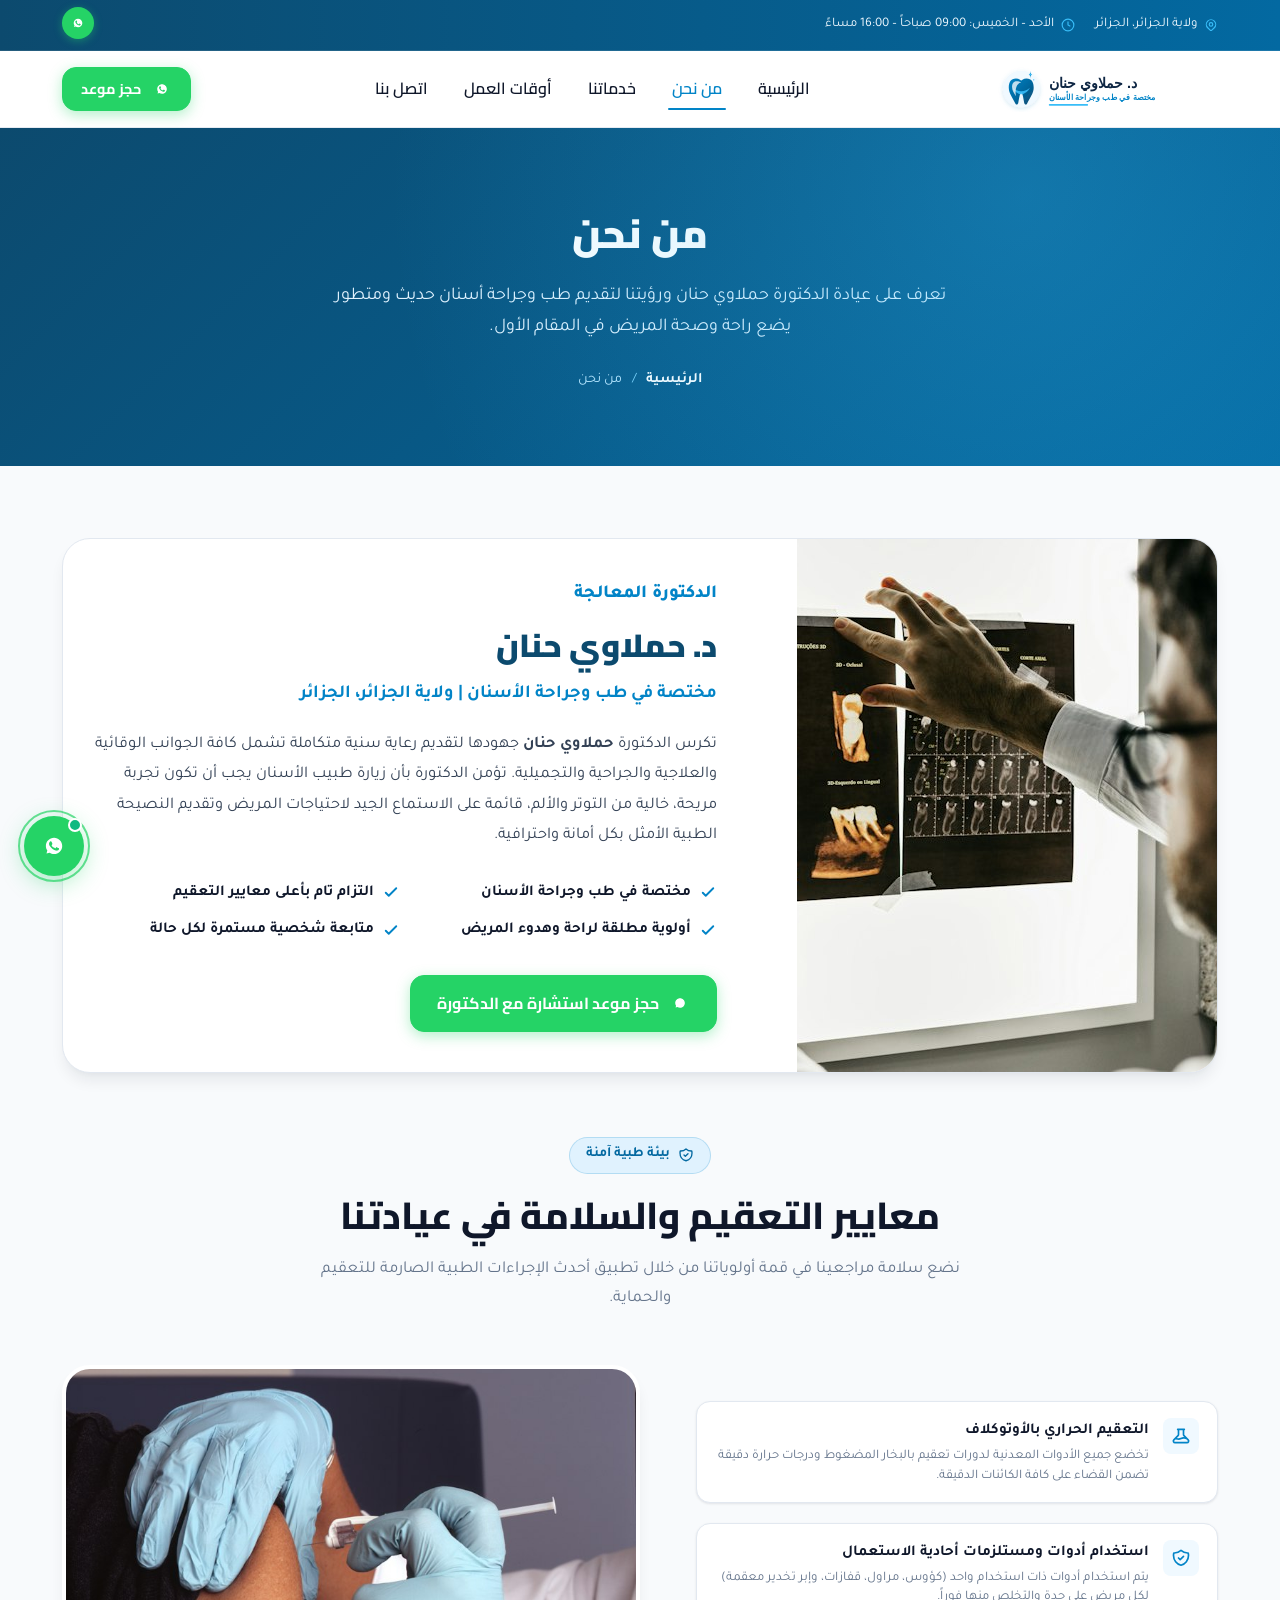
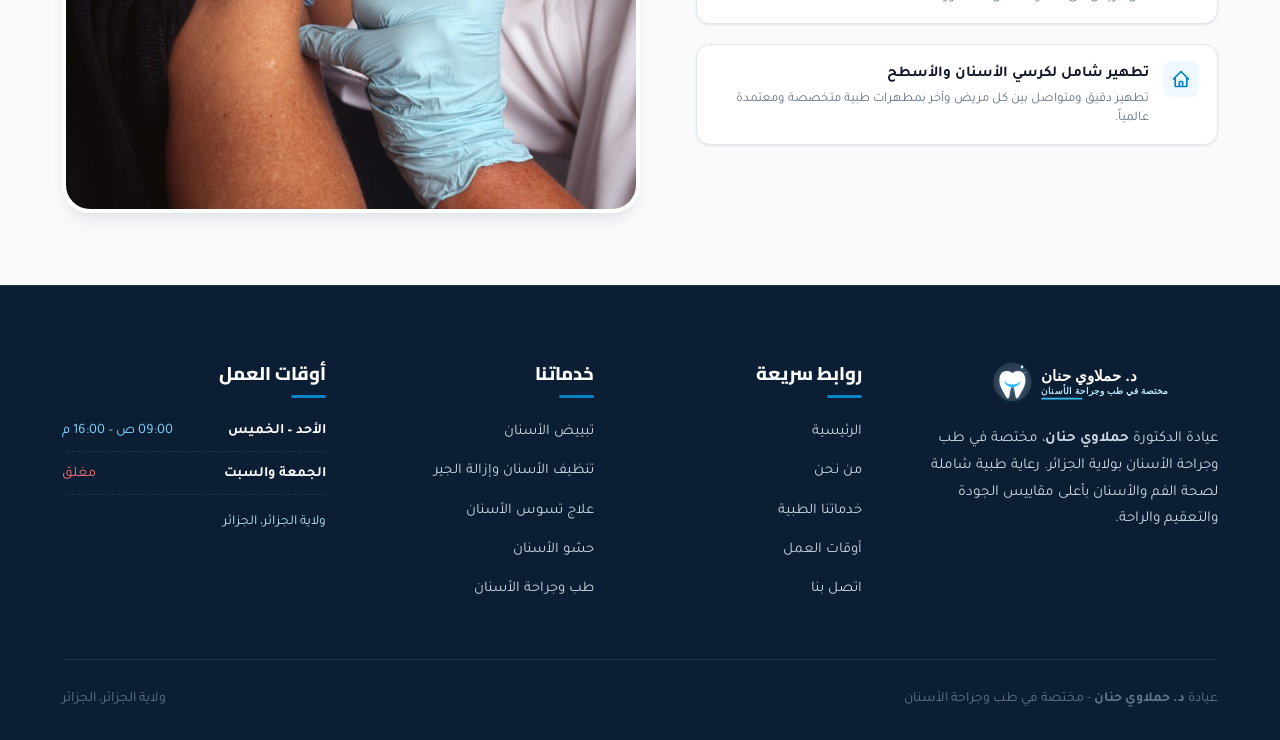
==== commit 938add01: "Add files via upload" ====
--- a/about.html
+++ b/about.html
@@ -24,9 +24,8 @@
         </span>
       </div>
       <div>
-        <a href="https://wa.me/213669371261?text=%D8%A7%D9%84%D8%B3%D9%84%D8%A7%D9%85%20%D8%B9%D9%84%D9%8A%D9%83%D9%85%20%D8%AF%D9%83%D8%AA%D9%88%D8%B1%D8%A9%20%D8%AD%D9%85%D9%84%D8%A7%D9%88%D9%8A%20%D8%AD%D9%86%D8%A7%D9%86%D8%8C%20%D8%A3%D9%88%D8%AF%20%D8%AD%D8%AC%D8%B2%20%D9%85%D9%88%D8%B9%D8%AF%20%D9%81%D9%8A%20%D8%A7%D9%84%D8%B9%D9%8A%D8%A7%D8%AF%D8%A9%D8%8C%20%D9%85%D9%86%20%D9%81%D8%B6%D9%84%D9%83%D9%85." target="_blank" rel="noopener noreferrer" class="topbar-whatsapp-link">
-          <svg viewBox="0 0 24 24" width="16" height="16" fill="currentColor"><path d="M12.031 6.172c-3.181 0-5.767 2.586-5.768 5.766-.001 1.298.38 2.27 1.019 3.287l-.582 2.128 2.182-.573c.978.58 1.911.928 3.145.929 3.178 0 5.767-2.587 5.768-5.766.001-3.187-2.575-5.77-5.764-5.771zm3.392 8.244c-.144.405-.837.774-1.17.824-.299.045-.677.063-1.092-.069-.252-.08-.575-.187-.988-.365-1.739-.751-2.874-2.502-2.961-2.617-.087-.116-.708-.94-.708-1.793s.448-1.273.607-1.446c.159-.173.346-.217.462-.217l.332.006c.106.005.249-.04.39.298.144.347.491 1.2.534 1.287.043.087.072.188.014.304-.058.116-.087.188-.173.289l-.26.304c-.087.086-.177.18-.076.354.101.174.449.741.964 1.201.662.591 1.221.774 1.394.86.173.086.275.071.376-.044.101-.116.433-.506.549-.68.116-.173.231-.145.39-.086s1.011.477 1.184.564.289.13.332.202c.043.073.043.419-.101.824z"/></svg>
-          <span>واتساب: 261 371 669 (0) 213+</span>
+        <a href="https://wa.me/213669371261?text=%D8%A7%D9%84%D8%B3%D9%84%D8%A7%D9%85%20%D8%B9%D9%84%D9%8A%D9%83%D9%85%20%D8%AF%D9%83%D8%AA%D9%88%D8%B1%D8%A9%20%D8%AD%D9%85%D9%84%D8%A7%D9%88%D9%8A%20%D8%AD%D9%86%D8%A7%D9%86%D8%8C%20%D8%A3%D9%88%D8%AF%20%D8%AD%D8%AC%D8%B2%20%D9%85%D9%88%D8%B9%D8%AF%20%D9%81%D9%8A%20%D8%A7%D9%84%D8%B9%D9%8A%D8%A7%D8%AF%D8%A9%D8%8C%20%D9%85%D9%86%20%D9%81%D8%B6%D9%84%D9%83%D9%85." target="_blank" rel="noopener noreferrer" class="topbar-whatsapp-link" title="تواصل عبر واتساب" aria-label="واتساب">
+          <svg viewBox="0 0 24 24" width="18" height="18" fill="currentColor"><path d="M12.031 6.172c-3.181 0-5.767 2.586-5.768 5.766-.001 1.298.38 2.27 1.019 3.287l-.582 2.128 2.182-.573c.978.58 1.911.928 3.145.929 3.178 0 5.767-2.587 5.768-5.766.001-3.187-2.575-5.77-5.764-5.771zm3.392 8.244c-.144.405-.837.774-1.17.824-.299.045-.677.063-1.092-.069-.252-.08-.575-.187-.988-.365-1.739-.751-2.874-2.502-2.961-2.617-.087-.116-.708-.94-.708-1.793s.448-1.273.607-1.446c.159-.173.346-.217.462-.217l.332.006c.106.005.249-.04.39.298.144.347.491 1.2.534 1.287.043.087.072.188.014.304-.058.116-.087.188-.173.289l-.26.304c-.087.086-.177.18-.076.354.101.174.449.741.964 1.201.662.591 1.221.774 1.394.86.173.086.275.071.376-.044.101-.116.433-.506.549-.68.116-.173.231-.145.39-.086s1.011.477 1.184.564.289.13.332.202c.043.073.043.419-.101.824z"/></svg>
         </a>
       </div>
     </div>
@@ -241,7 +240,7 @@
         </div>
       </div>
       <div class="footer-bottom">
-        <div>جميع الحقوق محفوظة &copy; 2026 عيادة د. حملاوي حنان - مختصة في طب وجراحة الأسنان</div>
+        <div>عيادة <strong>د. حملاوي حنان</strong> - مختصة في طب وجراحة الأسنان</div>
         <div>ولاية الجزائر، الجزائر</div>
       </div>
     </div>
--- a/assets/css/style.css
+++ b/assets/css/style.css
@@ -264,21 +264,23 @@
 }
 
 .topbar-whatsapp-link {
-  color: #f0f9ff;
-  font-weight: 700;
+  color: #ffffff;
   display: inline-flex;
   align-items: center;
-  gap: 0.35rem;
-  background: rgba(37, 211, 102, 0.25);
-  padding: 0.2rem 0.65rem;
-  border-radius: var(--radius-full);
-  border: 1px solid rgba(37, 211, 102, 0.4);
-  transition: background var(--transition-fast);
+  justify-content: center;
+  width: 32px;
+  height: 32px;
+  background: var(--color-whatsapp);
+  border-radius: 50%;
+  box-shadow: 0 2px 8px rgba(37, 211, 102, 0.4);
+  transition: all var(--transition-fast);
 }
 
 .topbar-whatsapp-link:hover {
-  background: rgba(37, 211, 102, 0.4);
+  background: #1eb956;
   color: #ffffff;
+  transform: scale(1.1);
+  box-shadow: 0 4px 12px rgba(37, 211, 102, 0.6);
 }
 
 /* Main Navigation Bar */
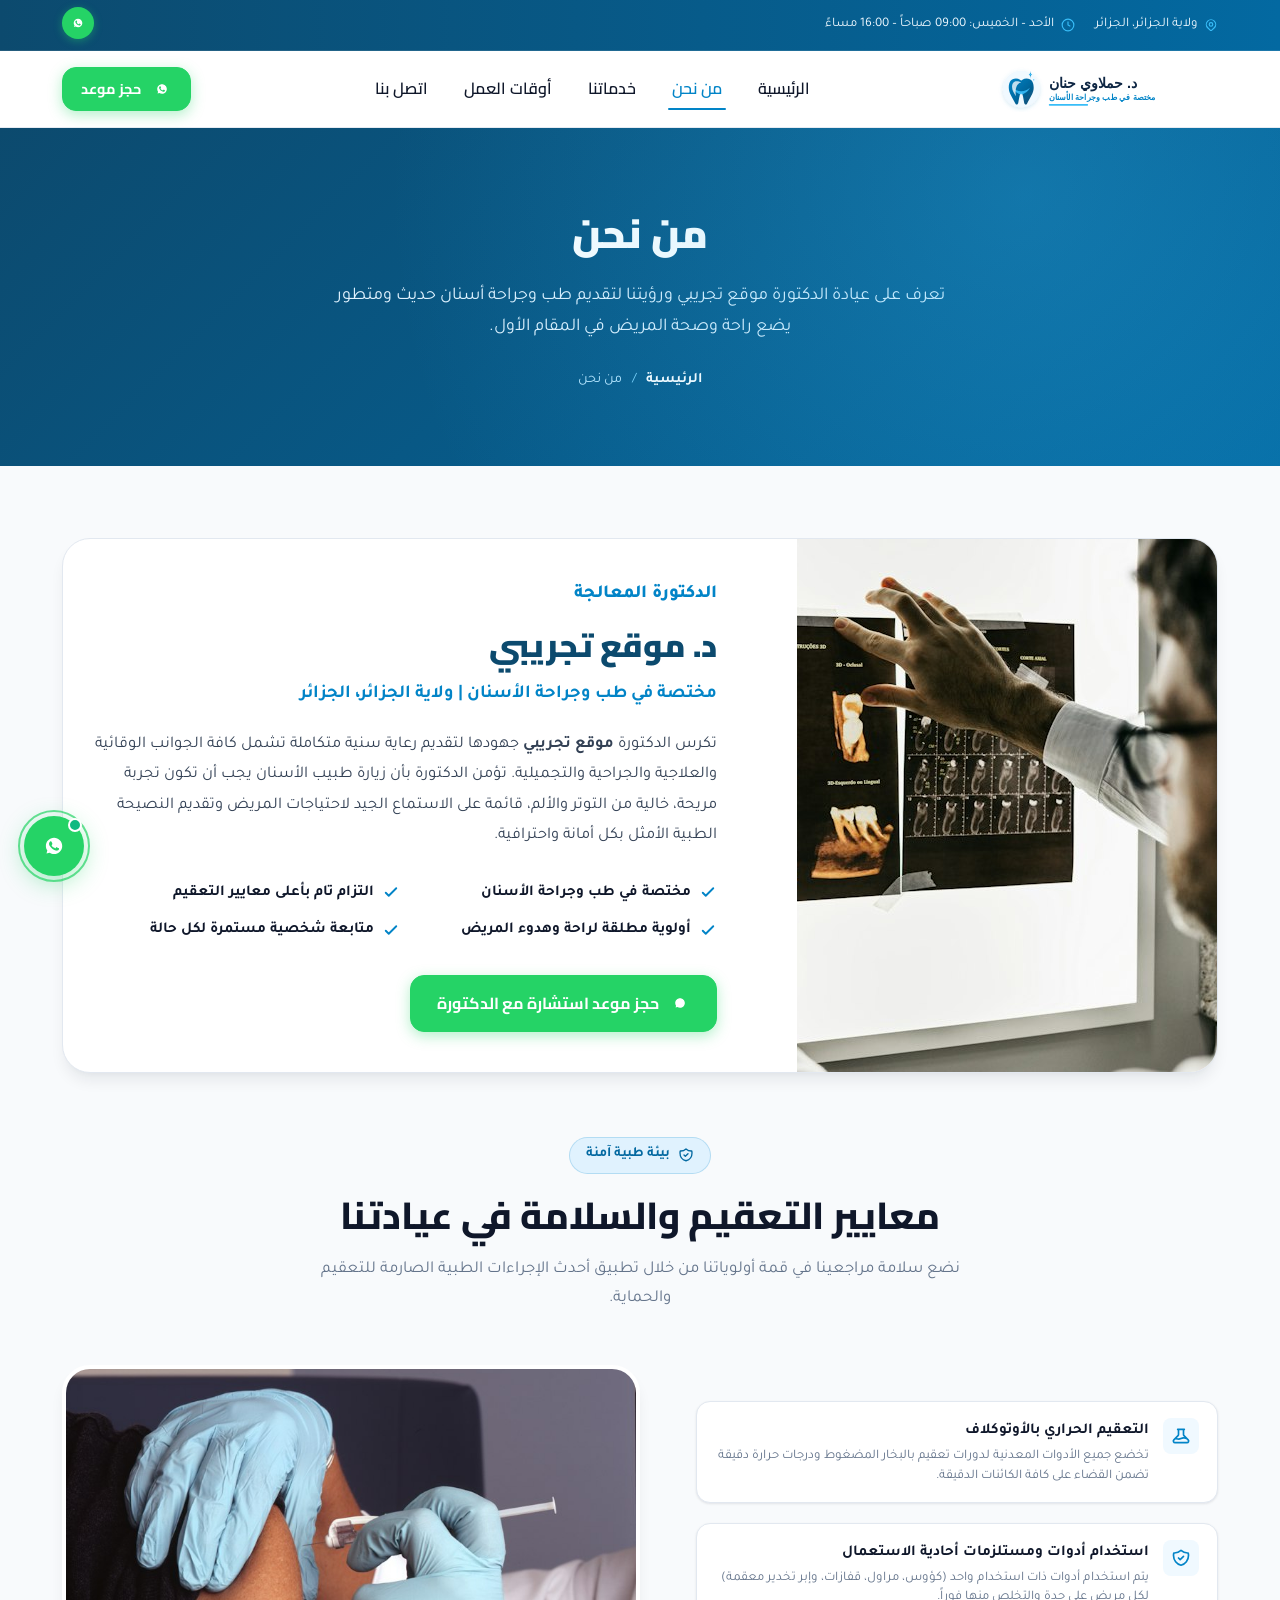
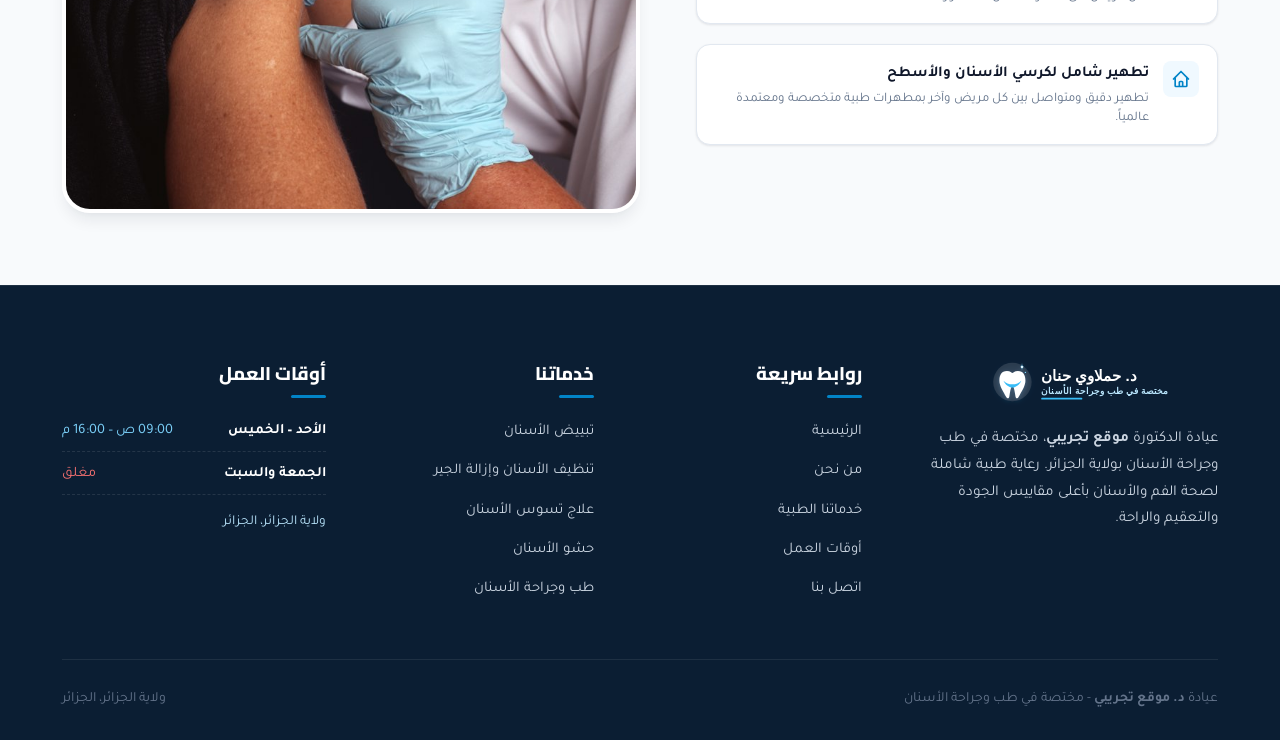
==== commit 5f50b00f: "Add files via upload" ====
--- a/about.html
+++ b/about.html
@@ -3,8 +3,8 @@
 <head>
   <meta charset="UTF-8">
   <meta name="viewport" content="width=device-width, initial-scale=1.0">
-  <meta name="description" content="تعرف على الدكتورة حملاوي حنان - مختصة في طب وجراحة الأسنان بولاية الجزائر. رعاية طبية متخصصة ومريحة لصحة الفم والأسنان بأعلى مقاييس الجودة والتعقيم.">
-  <title>من نحن | د. حملاوي حنان - مختصة في طب وجراحة الأسنان</title>
+  <meta name="description" content="تعرف على الدكتورة موقع تجريبي - مختصة في طب وجراحة الأسنان بولاية الجزائر. رعاية طبية متخصصة ومريحة لصحة الفم والأسنان بأعلى مقاييس الجودة والتعقيم.">
+  <title>من نحن | د. موقع تجريبي - مختصة في طب وجراحة الأسنان</title>
   <link rel="icon" type="image/svg+xml" href="assets/images/favicon.svg">
   <link rel="stylesheet" href="assets/css/style.css">
 </head>
@@ -36,7 +36,7 @@
     <div class="container">
       <nav class="navbar" aria-label="التنقل الرئيسي">
         <a href="index.html" class="nav-brand">
-          <img src="assets/images/logo.svg" alt="شعار د. حملاوي حنان" class="nav-logo-img">
+          <img src="assets/images/logo.svg" alt="شعار د. موقع تجريبي" class="nav-logo-img">
         </a>
         <div class="nav-menu">
           <a href="index.html" class="nav-link">الرئيسية</a>
@@ -62,7 +62,7 @@
   <div class="drawer-backdrop" id="drawerBackdrop"></div>
   <aside class="mobile-drawer" id="mobileDrawer">
     <div style="margin-bottom: 1.5rem; text-align: center;">
-      <img src="assets/images/logo.svg" alt="شعار د. حملاوي حنان" style="max-height: 48px; margin: 0 auto;">
+      <img src="assets/images/logo.svg" alt="شعار د. موقع تجريبي" style="max-height: 48px; margin: 0 auto;">
     </div>
     <div class="drawer-links">
       <a href="index.html" class="drawer-link">الرئيسية</a>
@@ -84,7 +84,7 @@
     <div class="container">
       <h1 class="page-hero-title">من نحن</h1>
       <p class="page-hero-desc">
-        تعرف على عيادة الدكتورة حملاوي حنان ورؤيتنا لتقديم طب وجراحة أسنان حديث ومتطور يضع راحة وصحة المريض في المقام الأول.
+        تعرف على عيادة الدكتورة موقع تجريبي ورؤيتنا لتقديم طب وجراحة أسنان حديث ومتطور يضع راحة وصحة المريض في المقام الأول.
       </p>
       <nav class="breadcrumb-nav" aria-label="مسار التنقل">
         <a href="index.html">الرئيسية</a>
@@ -102,14 +102,14 @@
       <div class="dentist-profile-card">
         <div class="profile-card-grid">
           <div class="profile-img-wrap">
-            <img src="assets/images/dentist-care.jpg" alt="د. حملاوي حنان - مختصة في طب وجراحة الأسنان" class="profile-img">
+            <img src="assets/images/dentist-care.jpg" alt="د. موقع تجريبي - مختصة في طب وجراحة الأسنان" class="profile-img">
           </div>
           <div class="profile-info-body">
             <span class="about-dentist-tag">الدكتورة المعالجة</span>
-            <h2 class="profile-doctor-name">د. حملاوي حنان</h2>
+            <h2 class="profile-doctor-name">د. موقع تجريبي</h2>
             <div class="profile-specialty">مختصة في طب وجراحة الأسنان | ولاية الجزائر، الجزائر</div>
             <p class="profile-bio">
-              تكرس الدكتورة <strong>حملاوي حنان</strong> جهودها لتقديم رعاية سنية متكاملة تشمل كافة الجوانب الوقائية والعلاجية والجراحية والتجميلية. تؤمن الدكتورة بأن زيارة طبيب الأسنان يجب أن تكون تجربة مريحة، خالية من التوتر والألم، قائمة على الاستماع الجيد لاحتياجات المريض وتقديم النصيحة الطبية الأمثل بكل أمانة واحترافية.
+              تكرس الدكتورة <strong>موقع تجريبي</strong> جهودها لتقديم رعاية سنية متكاملة تشمل كافة الجوانب الوقائية والعلاجية والجراحية والتجميلية. تؤمن الدكتورة بأن زيارة طبيب الأسنان يجب أن تكون تجربة مريحة، خالية من التوتر والألم، قائمة على الاستماع الجيد لاحتياجات المريض وتقديم النصيحة الطبية الأمثل بكل أمانة واحترافية.
             </p>
 
             <div class="profile-checklist">
@@ -191,7 +191,7 @@
 
           <div>
             <div class="about-main-img-card">
-              <img src="assets/images/sterilization.jpg" alt="أجهزة التعقيم الحديثة في عيادة د. حملاوي حنان">
+              <img src="assets/images/sterilization.jpg" alt="أجهزة التعقيم الحديثة في عيادة د. موقع تجريبي">
             </div>
           </div>
         </div>
@@ -205,9 +205,9 @@
     <div class="container">
       <div class="footer-grid">
         <div class="footer-brand-col">
-          <img src="assets/images/logo-white.svg" alt="شعار د. حملاوي حنان" class="footer-logo-img">
+          <img src="assets/images/logo-white.svg" alt="شعار د. موقع تجريبي" class="footer-logo-img">
           <p>
-            عيادة الدكتورة <strong>حملاوي حنان</strong>، مختصة في طب وجراحة الأسنان بولاية الجزائر. رعاية طبية شاملة لصحة الفم والأسنان بأعلى مقاييس الجودة والتعقيم والراحة.
+            عيادة الدكتورة <strong>موقع تجريبي</strong>، مختصة في طب وجراحة الأسنان بولاية الجزائر. رعاية طبية شاملة لصحة الفم والأسنان بأعلى مقاييس الجودة والتعقيم والراحة.
           </p>
         </div>
         <div class="footer-col">
@@ -240,7 +240,7 @@
         </div>
       </div>
       <div class="footer-bottom">
-        <div>عيادة <strong>د. حملاوي حنان</strong> - مختصة في طب وجراحة الأسنان</div>
+        <div>عيادة <strong>د. موقع تجريبي</strong> - مختصة في طب وجراحة الأسنان</div>
         <div>ولاية الجزائر، الجزائر</div>
       </div>
     </div>
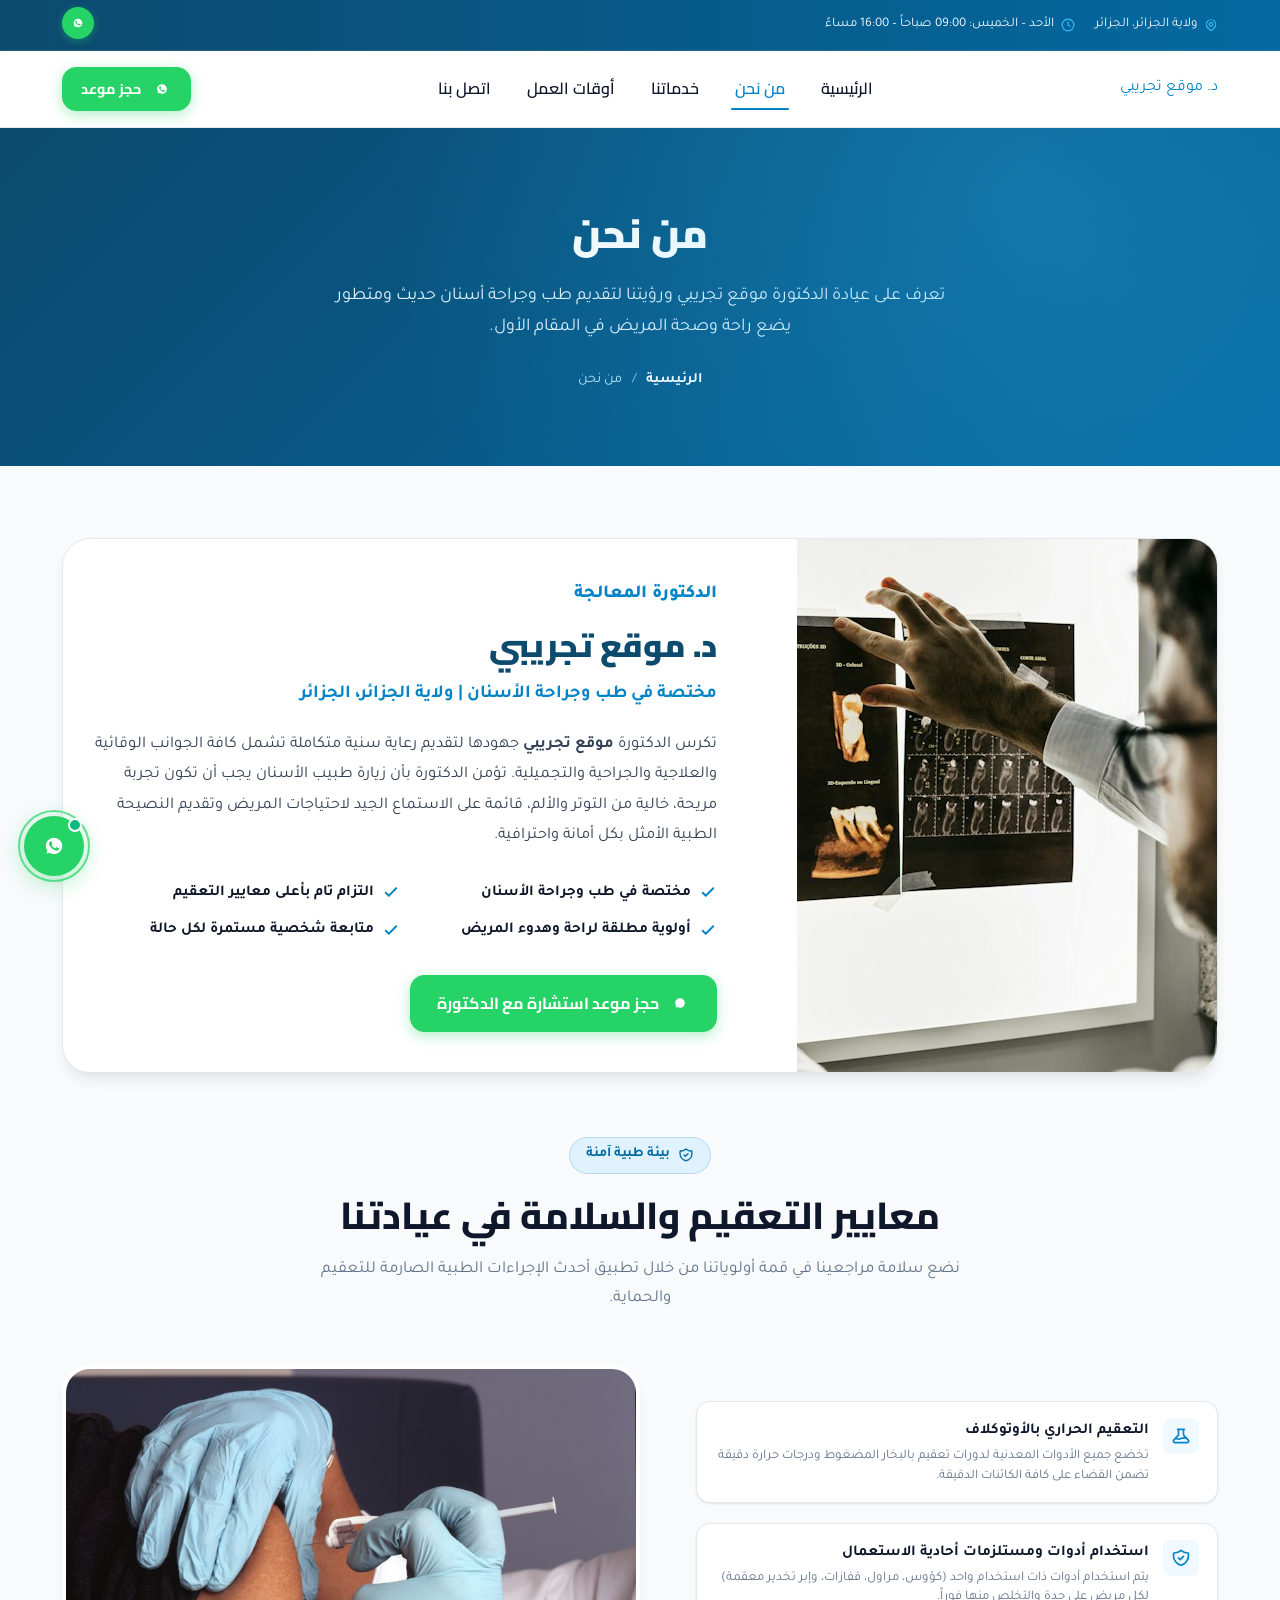
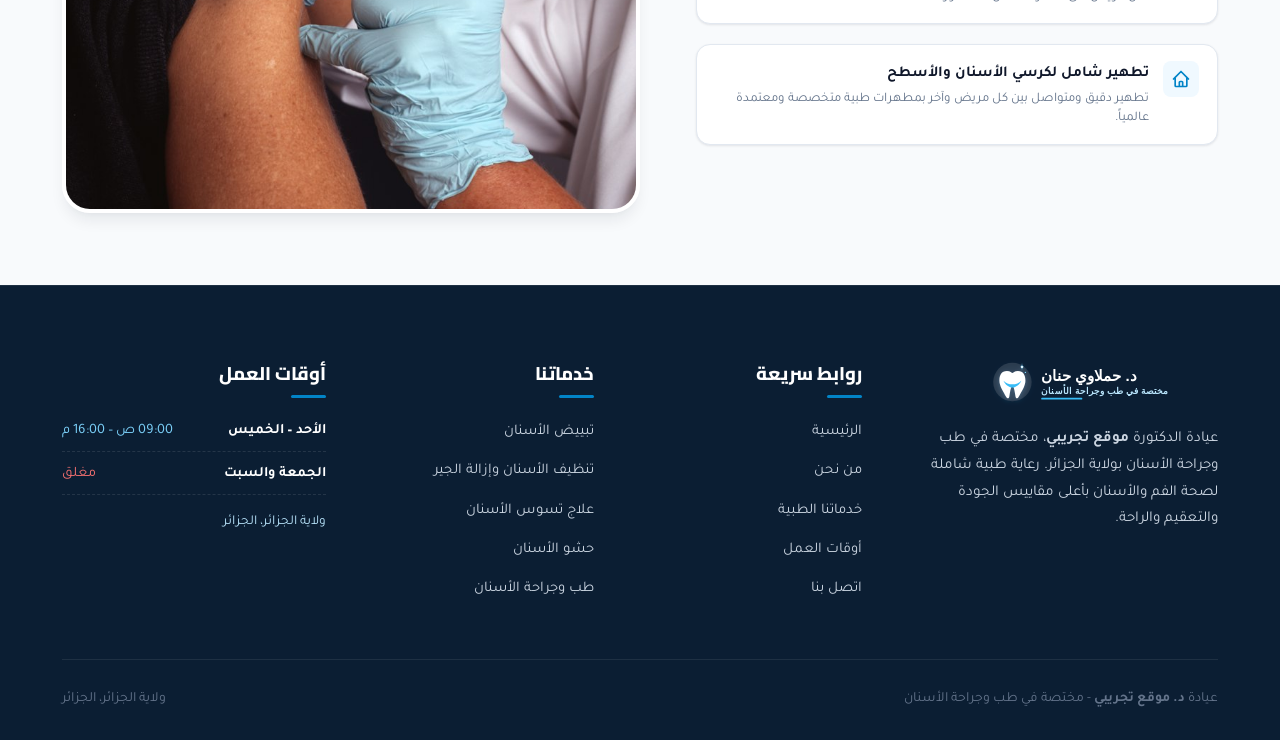
==== commit 37c17fb6: "Update about.html" ====
--- a/about.html
+++ b/about.html
@@ -36,7 +36,7 @@
     <div class="container">
       <nav class="navbar" aria-label="التنقل الرئيسي">
         <a href="index.html" class="nav-brand">
-          <img src="assets/images/logo.svg" alt="شعار د. موقع تجريبي" class="nav-logo-img">
+<span class="nav-brand-text">د. موقع تجريبي</span>
         </a>
         <div class="nav-menu">
           <a href="index.html" class="nav-link">الرئيسية</a>
--- a/assets/css/style.css
+++ b/assets/css/style.css
@@ -1,5 +1,5 @@
 /* ==========================================================================
-   Dental Clinic Website - Dr. Hanane Hamlawi (د. حملاوي حنان)
+   Dental Clinic Website - Dr. Hanane Hamlawi (د. موقع تجريبي)
    Design System & Master Stylesheet (RTL Medical Design)
    ========================================================================== */
 
